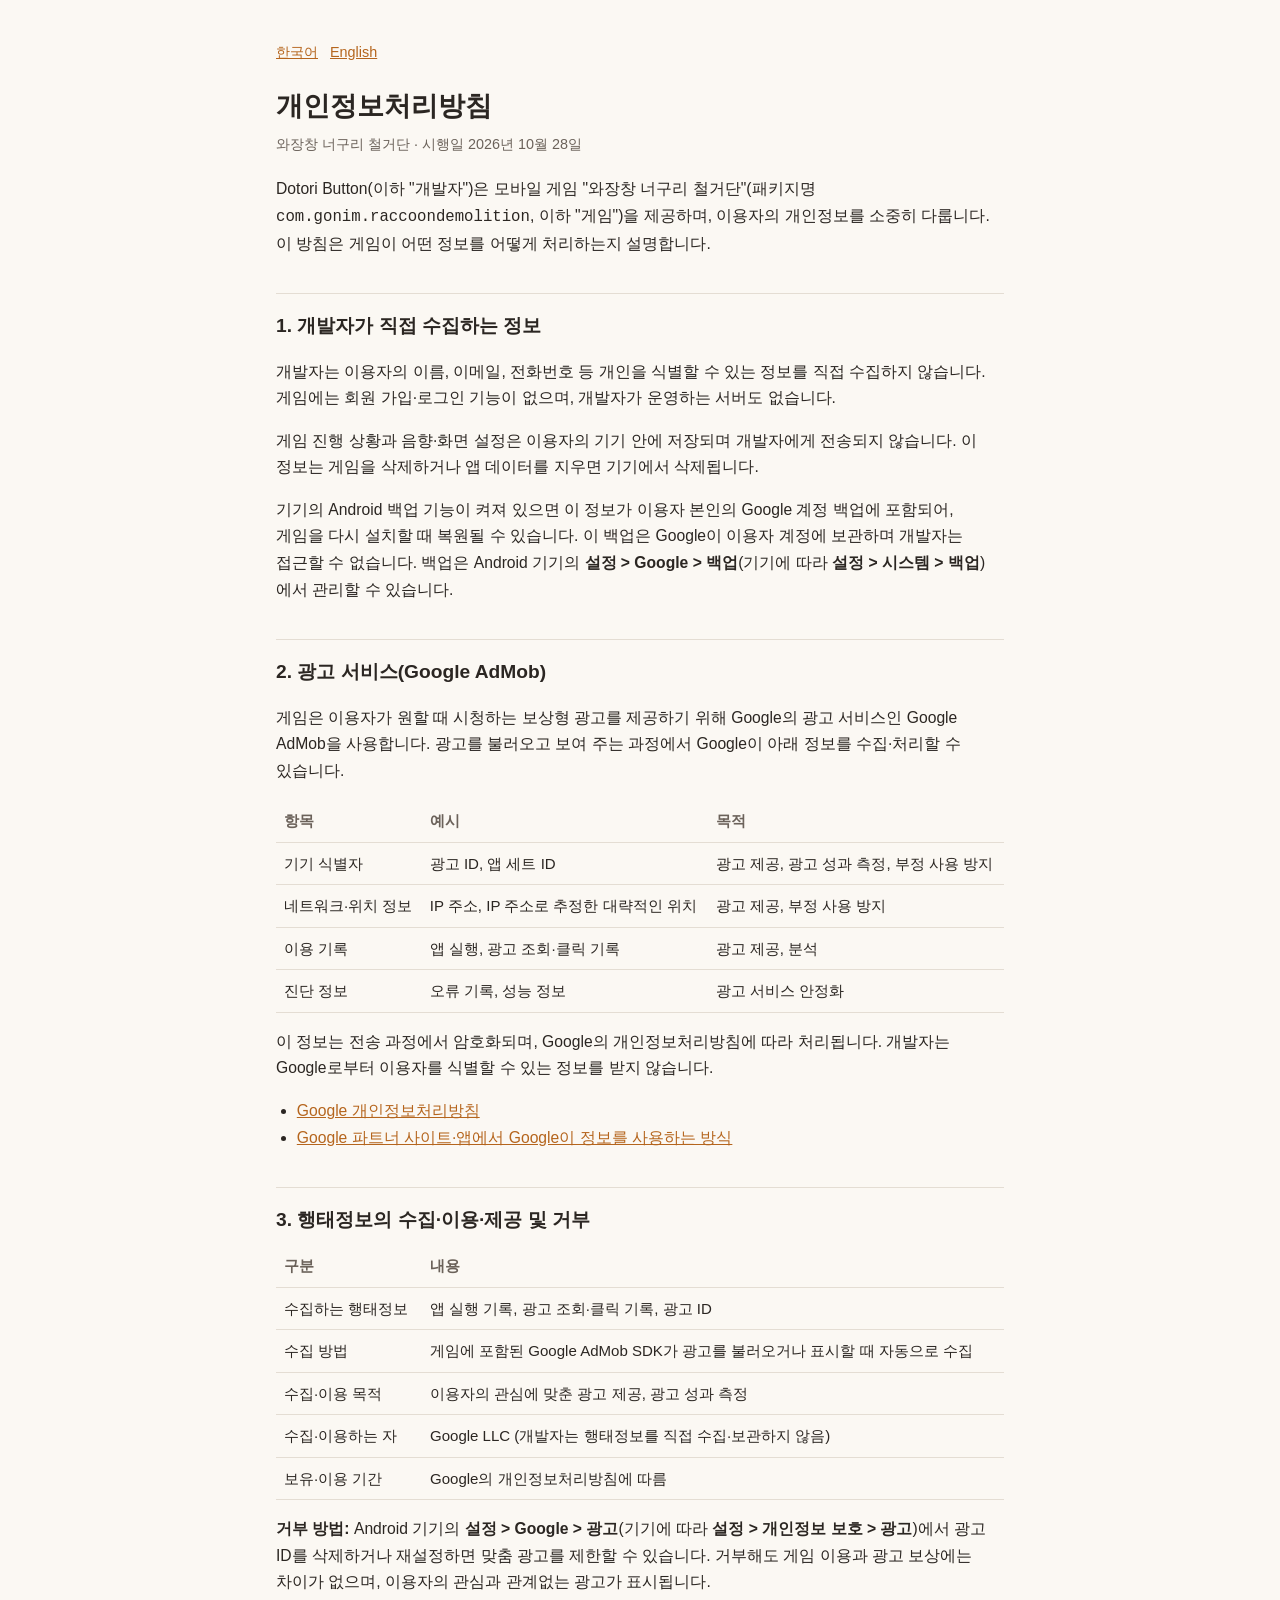
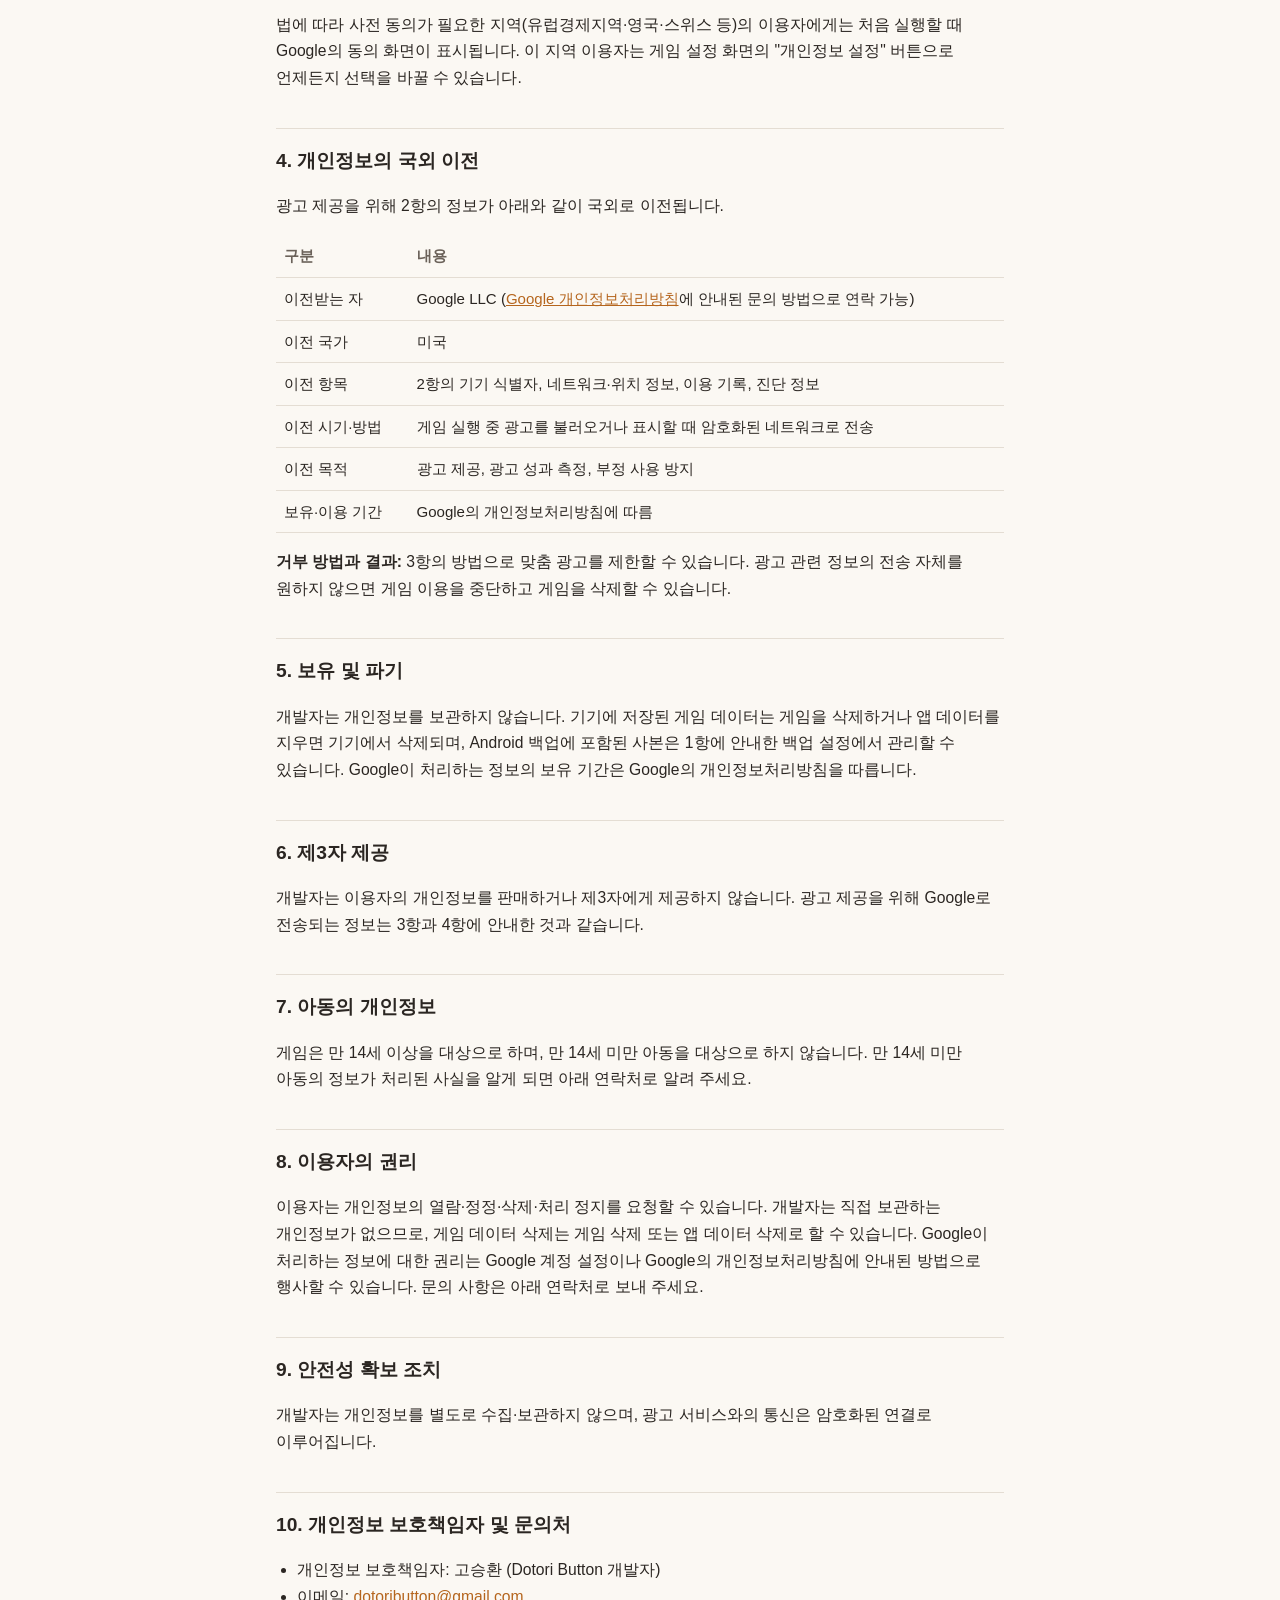
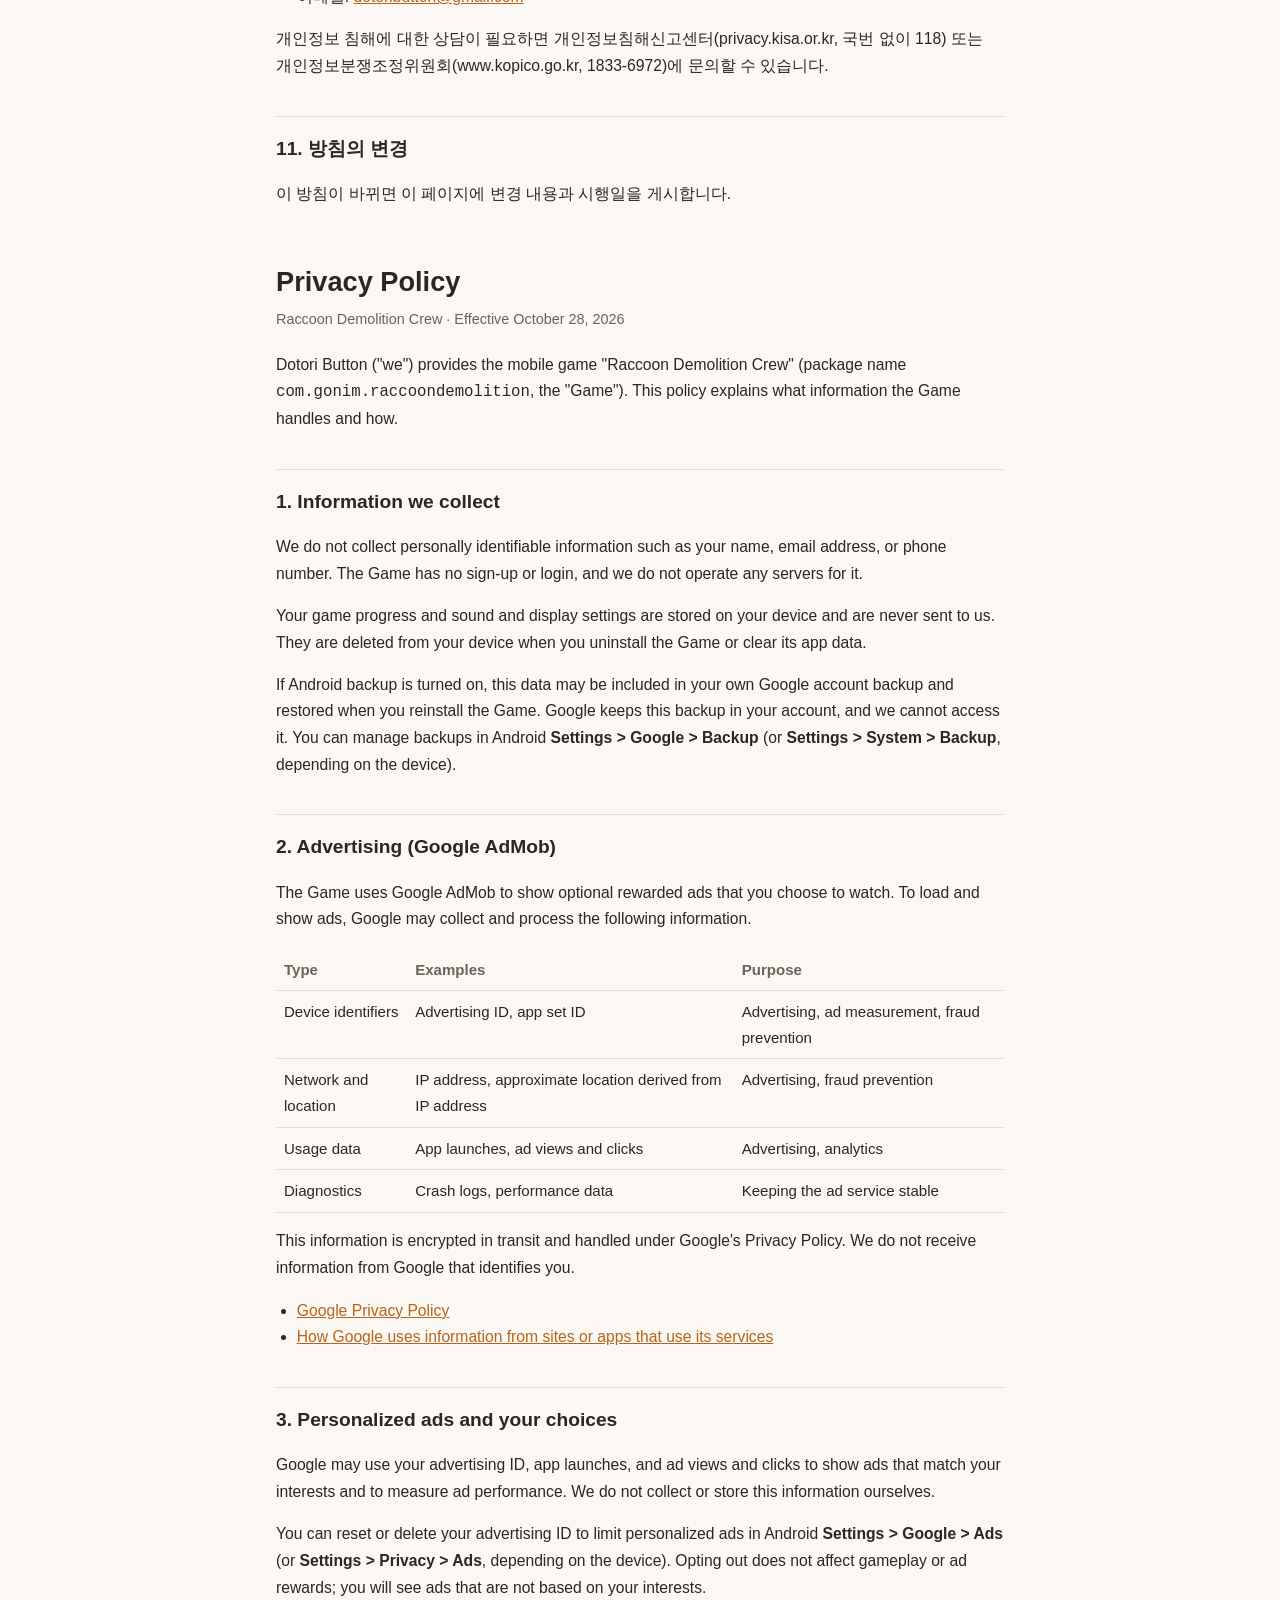
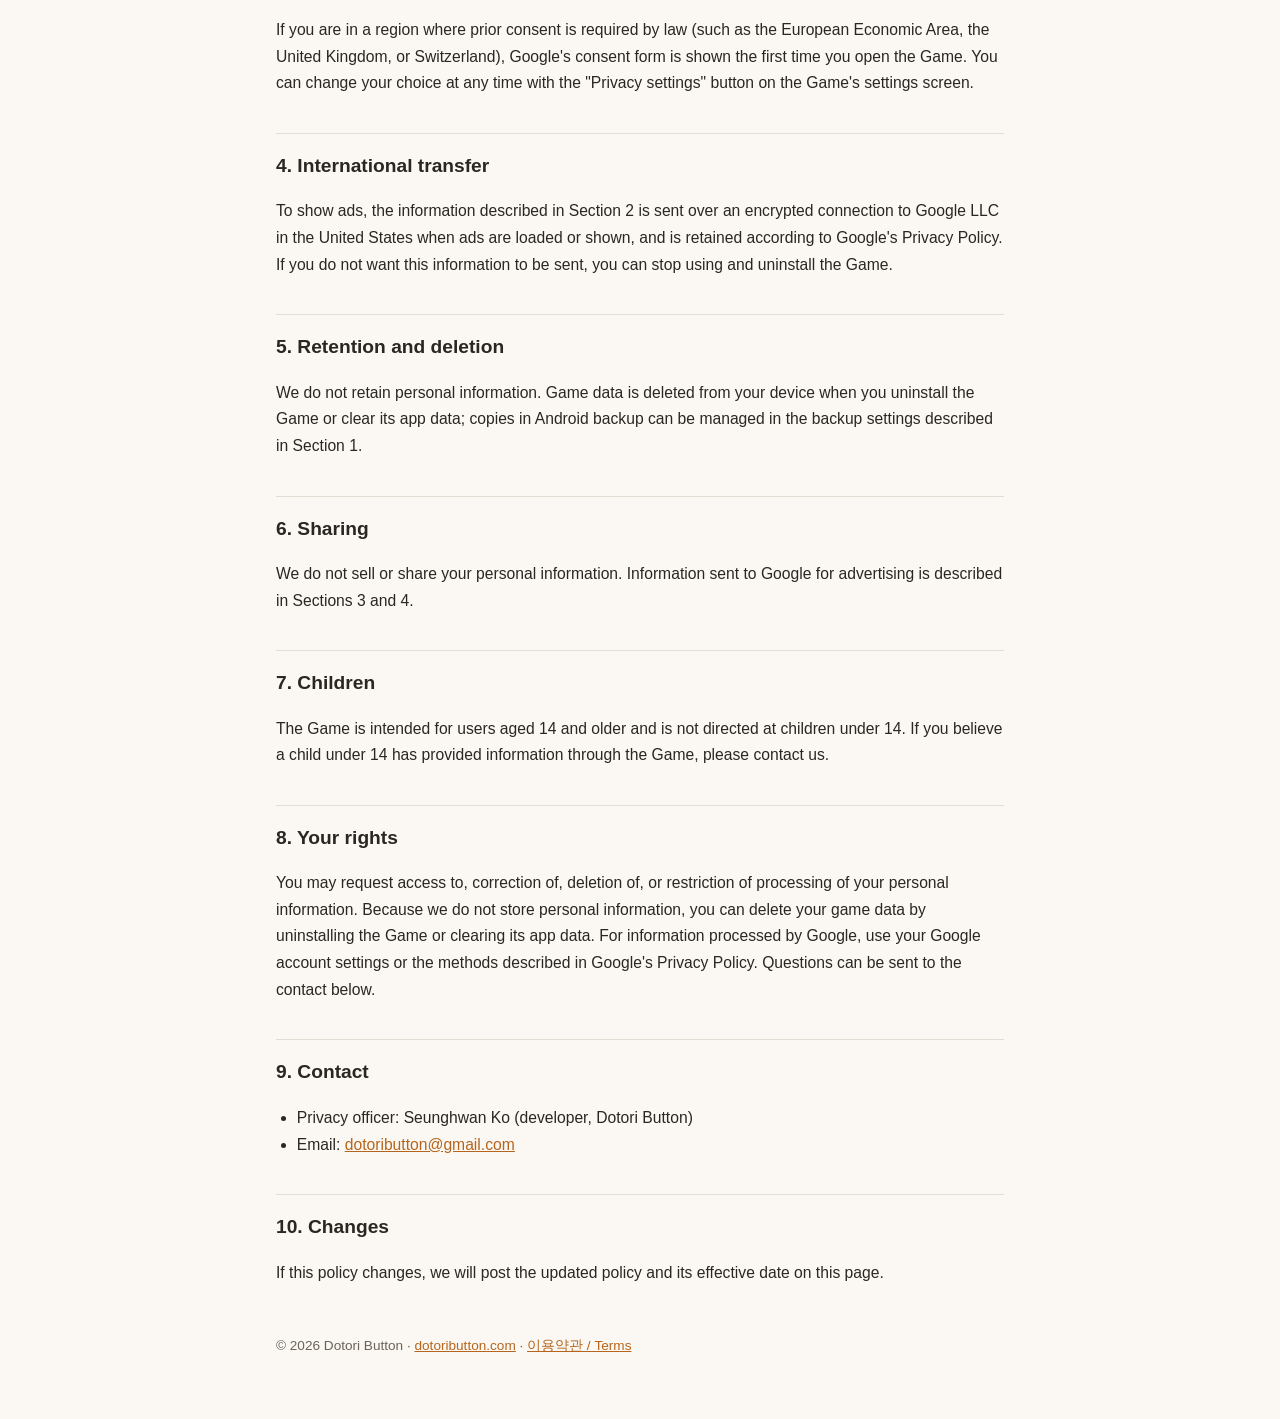
==== privacy/index.html @ 3a0de234 "Add privacy policy, terms of service, and app-ads.txt" ====
<!doctype html>
<html lang="ko">
<head>
<meta charset="utf-8">
<meta name="viewport" content="width=device-width, initial-scale=1">
<title>개인정보처리방침 | Dotori Button</title>
<meta name="description" content="와장창 너구리 철거단(Raccoon Demolition Crew) 개인정보처리방침">
<link rel="stylesheet" href="/style.css">
</head>
<body>
<main>
<p class="lang"><a href="#ko">한국어</a><a href="#en">English</a></p>

<section id="ko" class="lang-section" lang="ko">
<h1>개인정보처리방침</h1>
<p class="meta">와장창 너구리 철거단 · 시행일 2026년 10월 28일</p>

<p>Dotori Button(이하 "개발자")은 모바일 게임 "와장창 너구리 철거단"(패키지명 <code>com.gonim.raccoondemolition</code>, 이하 "게임")을 제공하며, 이용자의 개인정보를 소중히 다룹니다. 이 방침은 게임이 어떤 정보를 어떻게 처리하는지 설명합니다.</p>

<h2>1. 개발자가 직접 수집하는 정보</h2>
<p>개발자는 이용자의 이름, 이메일, 전화번호 등 개인을 식별할 수 있는 정보를 직접 수집하지 않습니다. 게임에는 회원 가입·로그인 기능이 없으며, 개발자가 운영하는 서버도 없습니다.</p>
<p>게임 진행 상황과 음향·화면 설정은 이용자의 기기 안에 저장되며 개발자에게 전송되지 않습니다. 이 정보는 게임을 삭제하거나 앱 데이터를 지우면 기기에서 삭제됩니다.</p>
<p>기기의 Android 백업 기능이 켜져 있으면 이 정보가 이용자 본인의 Google 계정 백업에 포함되어, 게임을 다시 설치할 때 복원될 수 있습니다. 이 백업은 Google이 이용자 계정에 보관하며 개발자는 접근할 수 없습니다. 백업은 Android 기기의 <strong>설정 &gt; Google &gt; 백업</strong>(기기에 따라 <strong>설정 &gt; 시스템 &gt; 백업</strong>)에서 관리할 수 있습니다.</p>

<h2>2. 광고 서비스(Google AdMob)</h2>
<p>게임은 이용자가 원할 때 시청하는 보상형 광고를 제공하기 위해 Google의 광고 서비스인 Google AdMob을 사용합니다. 광고를 불러오고 보여 주는 과정에서 Google이 아래 정보를 수집·처리할 수 있습니다.</p>
<table>
<tr><th>항목</th><th>예시</th><th>목적</th></tr>
<tr><td>기기 식별자</td><td>광고 ID, 앱 세트 ID</td><td>광고 제공, 광고 성과 측정, 부정 사용 방지</td></tr>
<tr><td>네트워크·위치 정보</td><td>IP 주소, IP 주소로 추정한 대략적인 위치</td><td>광고 제공, 부정 사용 방지</td></tr>
<tr><td>이용 기록</td><td>앱 실행, 광고 조회·클릭 기록</td><td>광고 제공, 분석</td></tr>
<tr><td>진단 정보</td><td>오류 기록, 성능 정보</td><td>광고 서비스 안정화</td></tr>
</table>
<p>이 정보는 전송 과정에서 암호화되며, Google의 개인정보처리방침에 따라 처리됩니다. 개발자는 Google로부터 이용자를 식별할 수 있는 정보를 받지 않습니다.</p>
<ul>
<li><a href="https://policies.google.com/privacy?hl=ko">Google 개인정보처리방침</a></li>
<li><a href="https://policies.google.com/technologies/partner-sites?hl=ko">Google 파트너 사이트·앱에서 Google이 정보를 사용하는 방식</a></li>
</ul>

<h2>3. 행태정보의 수집·이용·제공 및 거부</h2>
<table>
<tr><th>구분</th><th>내용</th></tr>
<tr><td>수집하는 행태정보</td><td>앱 실행 기록, 광고 조회·클릭 기록, 광고 ID</td></tr>
<tr><td>수집 방법</td><td>게임에 포함된 Google AdMob SDK가 광고를 불러오거나 표시할 때 자동으로 수집</td></tr>
<tr><td>수집·이용 목적</td><td>이용자의 관심에 맞춘 광고 제공, 광고 성과 측정</td></tr>
<tr><td>수집·이용하는 자</td><td>Google LLC (개발자는 행태정보를 직접 수집·보관하지 않음)</td></tr>
<tr><td>보유·이용 기간</td><td>Google의 개인정보처리방침에 따름</td></tr>
</table>
<p><strong>거부 방법:</strong> Android 기기의 <strong>설정 &gt; Google &gt; 광고</strong>(기기에 따라 <strong>설정 &gt; 개인정보 보호 &gt; 광고</strong>)에서 광고 ID를 삭제하거나 재설정하면 맞춤 광고를 제한할 수 있습니다. 거부해도 게임 이용과 광고 보상에는 차이가 없으며, 이용자의 관심과 관계없는 광고가 표시됩니다.</p>
<p>법에 따라 사전 동의가 필요한 지역(유럽경제지역·영국·스위스 등)의 이용자에게는 처음 실행할 때 Google의 동의 화면이 표시됩니다. 이 지역 이용자는 게임 설정 화면의 "개인정보 설정" 버튼으로 언제든지 선택을 바꿀 수 있습니다.</p>

<h2>4. 개인정보의 국외 이전</h2>
<p>광고 제공을 위해 2항의 정보가 아래와 같이 국외로 이전됩니다.</p>
<table>
<tr><th>구분</th><th>내용</th></tr>
<tr><td>이전받는 자</td><td>Google LLC (<a href="https://policies.google.com/privacy?hl=ko">Google 개인정보처리방침</a>에 안내된 문의 방법으로 연락 가능)</td></tr>
<tr><td>이전 국가</td><td>미국</td></tr>
<tr><td>이전 항목</td><td>2항의 기기 식별자, 네트워크·위치 정보, 이용 기록, 진단 정보</td></tr>
<tr><td>이전 시기·방법</td><td>게임 실행 중 광고를 불러오거나 표시할 때 암호화된 네트워크로 전송</td></tr>
<tr><td>이전 목적</td><td>광고 제공, 광고 성과 측정, 부정 사용 방지</td></tr>
<tr><td>보유·이용 기간</td><td>Google의 개인정보처리방침에 따름</td></tr>
</table>
<p><strong>거부 방법과 결과:</strong> 3항의 방법으로 맞춤 광고를 제한할 수 있습니다. 광고 관련 정보의 전송 자체를 원하지 않으면 게임 이용을 중단하고 게임을 삭제할 수 있습니다.</p>

<h2>5. 보유 및 파기</h2>
<p>개발자는 개인정보를 보관하지 않습니다. 기기에 저장된 게임 데이터는 게임을 삭제하거나 앱 데이터를 지우면 기기에서 삭제되며, Android 백업에 포함된 사본은 1항에 안내한 백업 설정에서 관리할 수 있습니다. Google이 처리하는 정보의 보유 기간은 Google의 개인정보처리방침을 따릅니다.</p>

<h2>6. 제3자 제공</h2>
<p>개발자는 이용자의 개인정보를 판매하거나 제3자에게 제공하지 않습니다. 광고 제공을 위해 Google로 전송되는 정보는 3항과 4항에 안내한 것과 같습니다.</p>

<h2>7. 아동의 개인정보</h2>
<p>게임은 만 14세 이상을 대상으로 하며, 만 14세 미만 아동을 대상으로 하지 않습니다. 만 14세 미만 아동의 정보가 처리된 사실을 알게 되면 아래 연락처로 알려 주세요.</p>

<h2>8. 이용자의 권리</h2>
<p>이용자는 개인정보의 열람·정정·삭제·처리 정지를 요청할 수 있습니다. 개발자는 직접 보관하는 개인정보가 없으므로, 게임 데이터 삭제는 게임 삭제 또는 앱 데이터 삭제로 할 수 있습니다. Google이 처리하는 정보에 대한 권리는 Google 계정 설정이나 Google의 개인정보처리방침에 안내된 방법으로 행사할 수 있습니다. 문의 사항은 아래 연락처로 보내 주세요.</p>

<h2>9. 안전성 확보 조치</h2>
<p>개발자는 개인정보를 별도로 수집·보관하지 않으며, 광고 서비스와의 통신은 암호화된 연결로 이루어집니다.</p>

<h2>10. 개인정보 보호책임자 및 문의처</h2>
<ul>
<li>개인정보 보호책임자: 고승환 (Dotori Button 개발자)</li>
<li>이메일: <a href="mailto:dotoributton@gmail.com">dotoributton@gmail.com</a></li>
</ul>
<p>개인정보 침해에 대한 상담이 필요하면 개인정보침해신고센터(privacy.kisa.or.kr, 국번 없이 118) 또는 개인정보분쟁조정위원회(www.kopico.go.kr, 1833-6972)에 문의할 수 있습니다.</p>

<h2>11. 방침의 변경</h2>
<p>이 방침이 바뀌면 이 페이지에 변경 내용과 시행일을 게시합니다.</p>
</section>

<section id="en" class="lang-section" lang="en">
<h1>Privacy Policy</h1>
<p class="meta">Raccoon Demolition Crew · Effective October 28, 2026</p>

<p>Dotori Button ("we") provides the mobile game "Raccoon Demolition Crew" (package name <code>com.gonim.raccoondemolition</code>, the "Game"). This policy explains what information the Game handles and how.</p>

<h2>1. Information we collect</h2>
<p>We do not collect personally identifiable information such as your name, email address, or phone number. The Game has no sign-up or login, and we do not operate any servers for it.</p>
<p>Your game progress and sound and display settings are stored on your device and are never sent to us. They are deleted from your device when you uninstall the Game or clear its app data.</p>
<p>If Android backup is turned on, this data may be included in your own Google account backup and restored when you reinstall the Game. Google keeps this backup in your account, and we cannot access it. You can manage backups in Android <strong>Settings &gt; Google &gt; Backup</strong> (or <strong>Settings &gt; System &gt; Backup</strong>, depending on the device).</p>

<h2>2. Advertising (Google AdMob)</h2>
<p>The Game uses Google AdMob to show optional rewarded ads that you choose to watch. To load and show ads, Google may collect and process the following information.</p>
<table>
<tr><th>Type</th><th>Examples</th><th>Purpose</th></tr>
<tr><td>Device identifiers</td><td>Advertising ID, app set ID</td><td>Advertising, ad measurement, fraud prevention</td></tr>
<tr><td>Network and location</td><td>IP address, approximate location derived from IP address</td><td>Advertising, fraud prevention</td></tr>
<tr><td>Usage data</td><td>App launches, ad views and clicks</td><td>Advertising, analytics</td></tr>
<tr><td>Diagnostics</td><td>Crash logs, performance data</td><td>Keeping the ad service stable</td></tr>
</table>
<p>This information is encrypted in transit and handled under Google's Privacy Policy. We do not receive information from Google that identifies you.</p>
<ul>
<li><a href="https://policies.google.com/privacy?hl=en">Google Privacy Policy</a></li>
<li><a href="https://policies.google.com/technologies/partner-sites?hl=en">How Google uses information from sites or apps that use its services</a></li>
</ul>

<h2>3. Personalized ads and your choices</h2>
<p>Google may use your advertising ID, app launches, and ad views and clicks to show ads that match your interests and to measure ad performance. We do not collect or store this information ourselves.</p>
<p>You can reset or delete your advertising ID to limit personalized ads in Android <strong>Settings &gt; Google &gt; Ads</strong> (or <strong>Settings &gt; Privacy &gt; Ads</strong>, depending on the device). Opting out does not affect gameplay or ad rewards; you will see ads that are not based on your interests.</p>
<p>If you are in a region where prior consent is required by law (such as the European Economic Area, the United Kingdom, or Switzerland), Google's consent form is shown the first time you open the Game. You can change your choice at any time with the "Privacy settings" button on the Game's settings screen.</p>

<h2>4. International transfer</h2>
<p>To show ads, the information described in Section 2 is sent over an encrypted connection to Google LLC in the United States when ads are loaded or shown, and is retained according to Google's Privacy Policy. If you do not want this information to be sent, you can stop using and uninstall the Game.</p>

<h2>5. Retention and deletion</h2>
<p>We do not retain personal information. Game data is deleted from your device when you uninstall the Game or clear its app data; copies in Android backup can be managed in the backup settings described in Section 1.</p>

<h2>6. Sharing</h2>
<p>We do not sell or share your personal information. Information sent to Google for advertising is described in Sections 3 and 4.</p>

<h2>7. Children</h2>
<p>The Game is intended for users aged 14 and older and is not directed at children under 14. If you believe a child under 14 has provided information through the Game, please contact us.</p>

<h2>8. Your rights</h2>
<p>You may request access to, correction of, deletion of, or restriction of processing of your personal information. Because we do not store personal information, you can delete your game data by uninstalling the Game or clearing its app data. For information processed by Google, use your Google account settings or the methods described in Google's Privacy Policy. Questions can be sent to the contact below.</p>

<h2>9. Contact</h2>
<ul>
<li>Privacy officer: Seunghwan Ko (developer, Dotori Button)</li>
<li>Email: <a href="mailto:dotoributton@gmail.com">dotoributton@gmail.com</a></li>
</ul>

<h2>10. Changes</h2>
<p>If this policy changes, we will post the updated policy and its effective date on this page.</p>
</section>

<footer>© 2026 Dotori Button · <a href="/">dotoributton.com</a> · <a href="/terms/">이용약관 / Terms</a></footer>
</main>
</body>
</html>
---- style.css ----
:root {
  --bg: #fbf8f3;
  --text: #2b2622;
  --muted: #6b625a;
  --line: #e4ddd3;
  --accent: #b5651d;
}

@media (prefers-color-scheme: dark) {
  :root {
    --bg: #1d1b19;
    --text: #ece6de;
    --muted: #a99f94;
    --line: #3a3530;
    --accent: #e09a52;
  }
}

* { box-sizing: border-box; }

body {
  margin: 0;
  background: var(--bg);
  color: var(--text);
  font-family: -apple-system, BlinkMacSystemFont, "Segoe UI", "Apple SD Gothic Neo", "Malgun Gothic", "Noto Sans KR", sans-serif;
  line-height: 1.7;
  word-break: keep-all;
  overflow-wrap: anywhere;
}

main {
  max-width: 760px;
  margin: 0 auto;
  padding: 40px 16px 64px;
}

h1 { font-size: 1.7rem; line-height: 1.3; margin: 0 0 8px; }
h2 { font-size: 1.2rem; margin: 36px 0 8px; padding-top: 16px; border-top: 1px solid var(--line); }
h3 { font-size: 1.02rem; margin: 20px 0 4px; }
p, li { font-size: 0.98rem; }
ul { padding-left: 1.3em; }
a { color: var(--accent); }

.meta { color: var(--muted); font-size: 0.9rem; margin: 0 0 20px; }
.lang { margin: 0 0 8px; font-size: 0.9rem; }
.lang a { margin-right: 12px; }
.lang-section { margin-top: 56px; }
.lang-section:first-of-type { margin-top: 24px; }

table { width: 100%; border-collapse: collapse; margin: 8px 0; font-size: 0.94rem; }
th, td { text-align: left; vertical-align: top; padding: 8px; border-bottom: 1px solid var(--line); }
th { color: var(--muted); font-weight: 600; }

.links { list-style: none; padding: 0; }
.links li { margin: 6px 0; }

footer { margin-top: 48px; color: var(--muted); font-size: 0.85rem; }
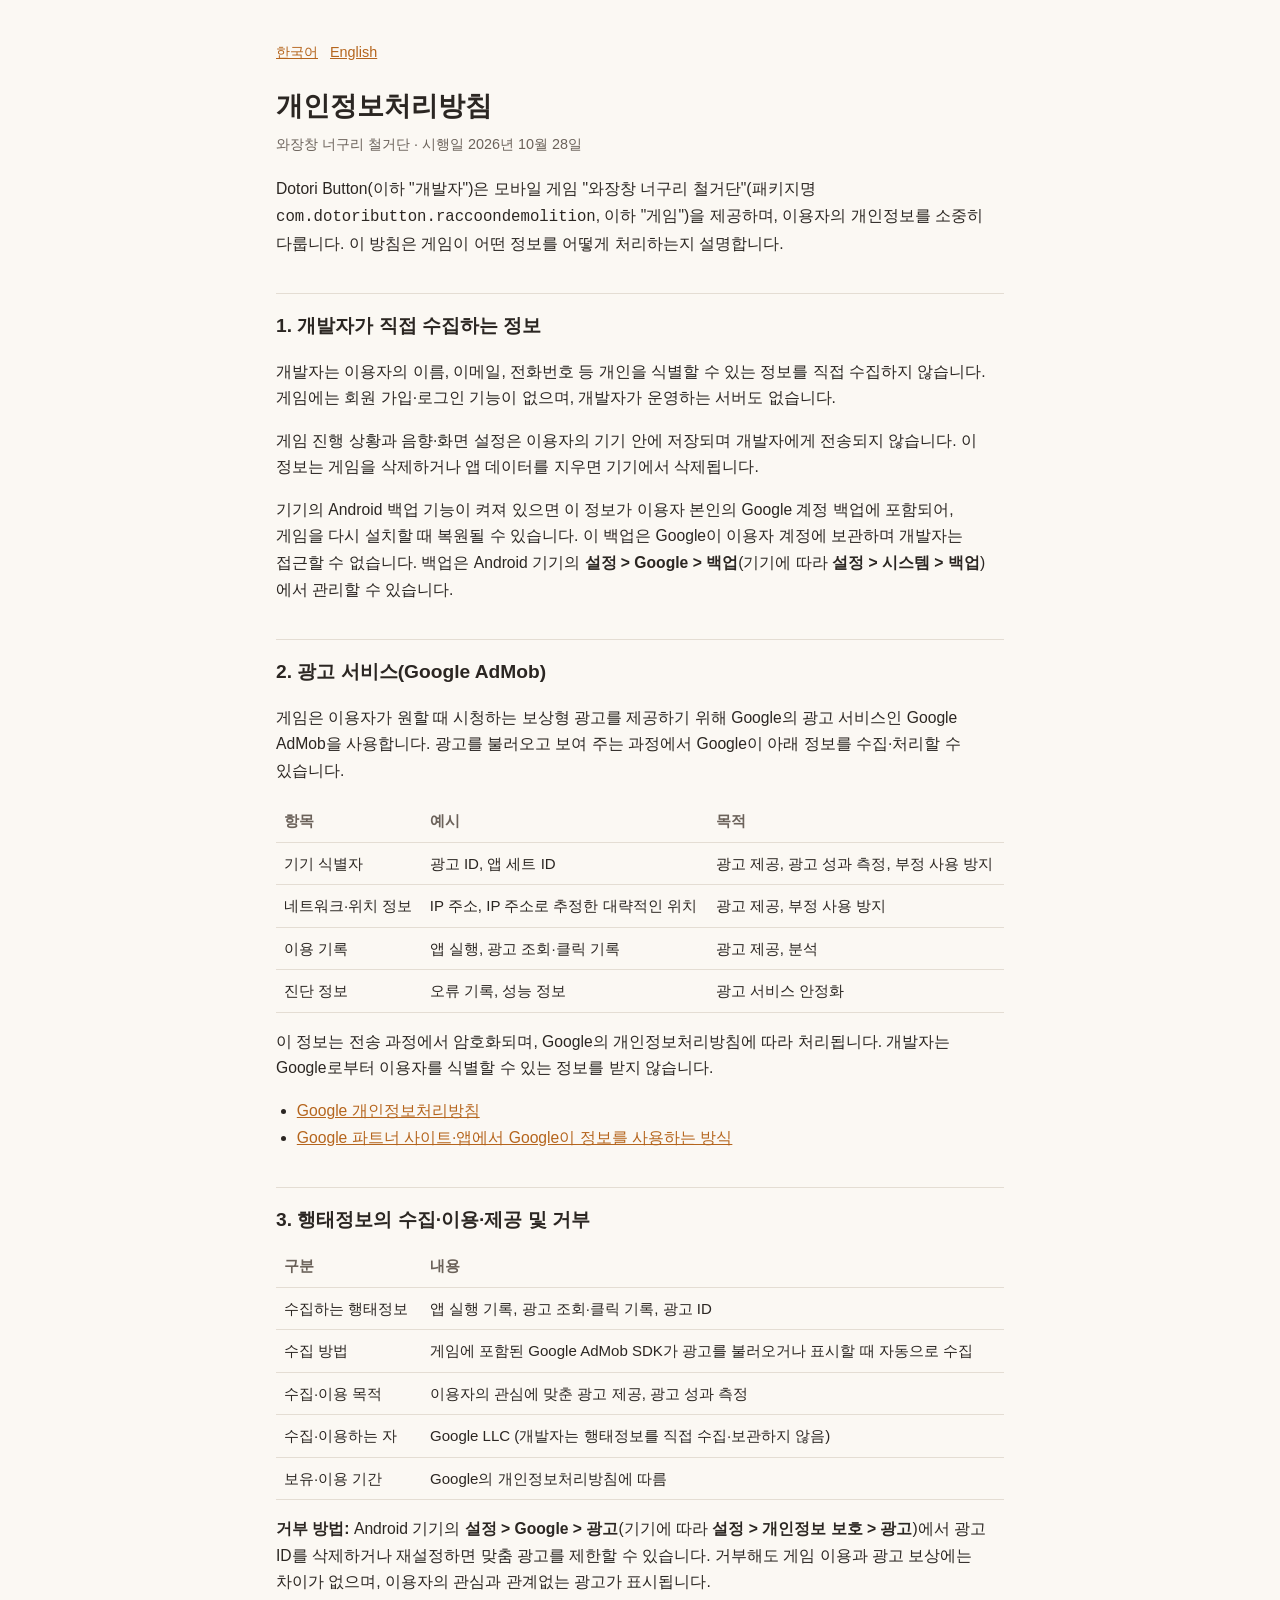
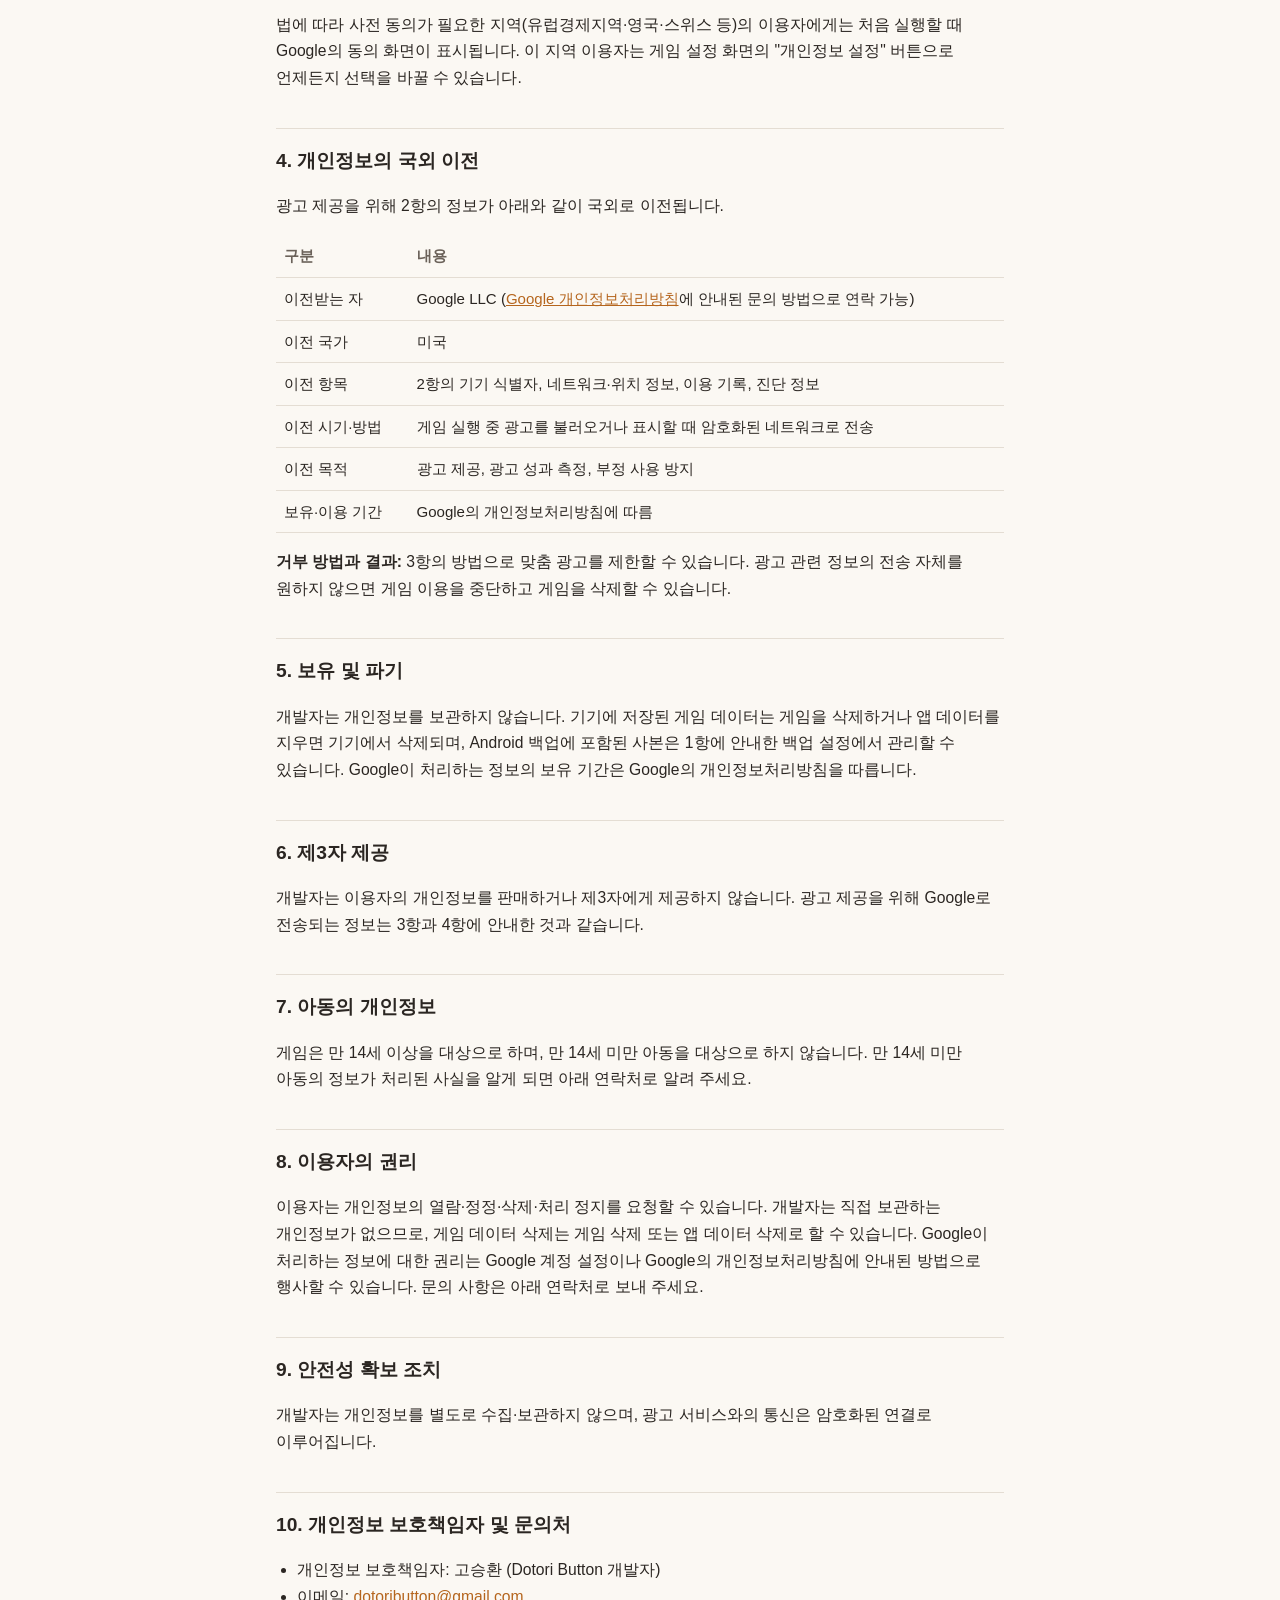
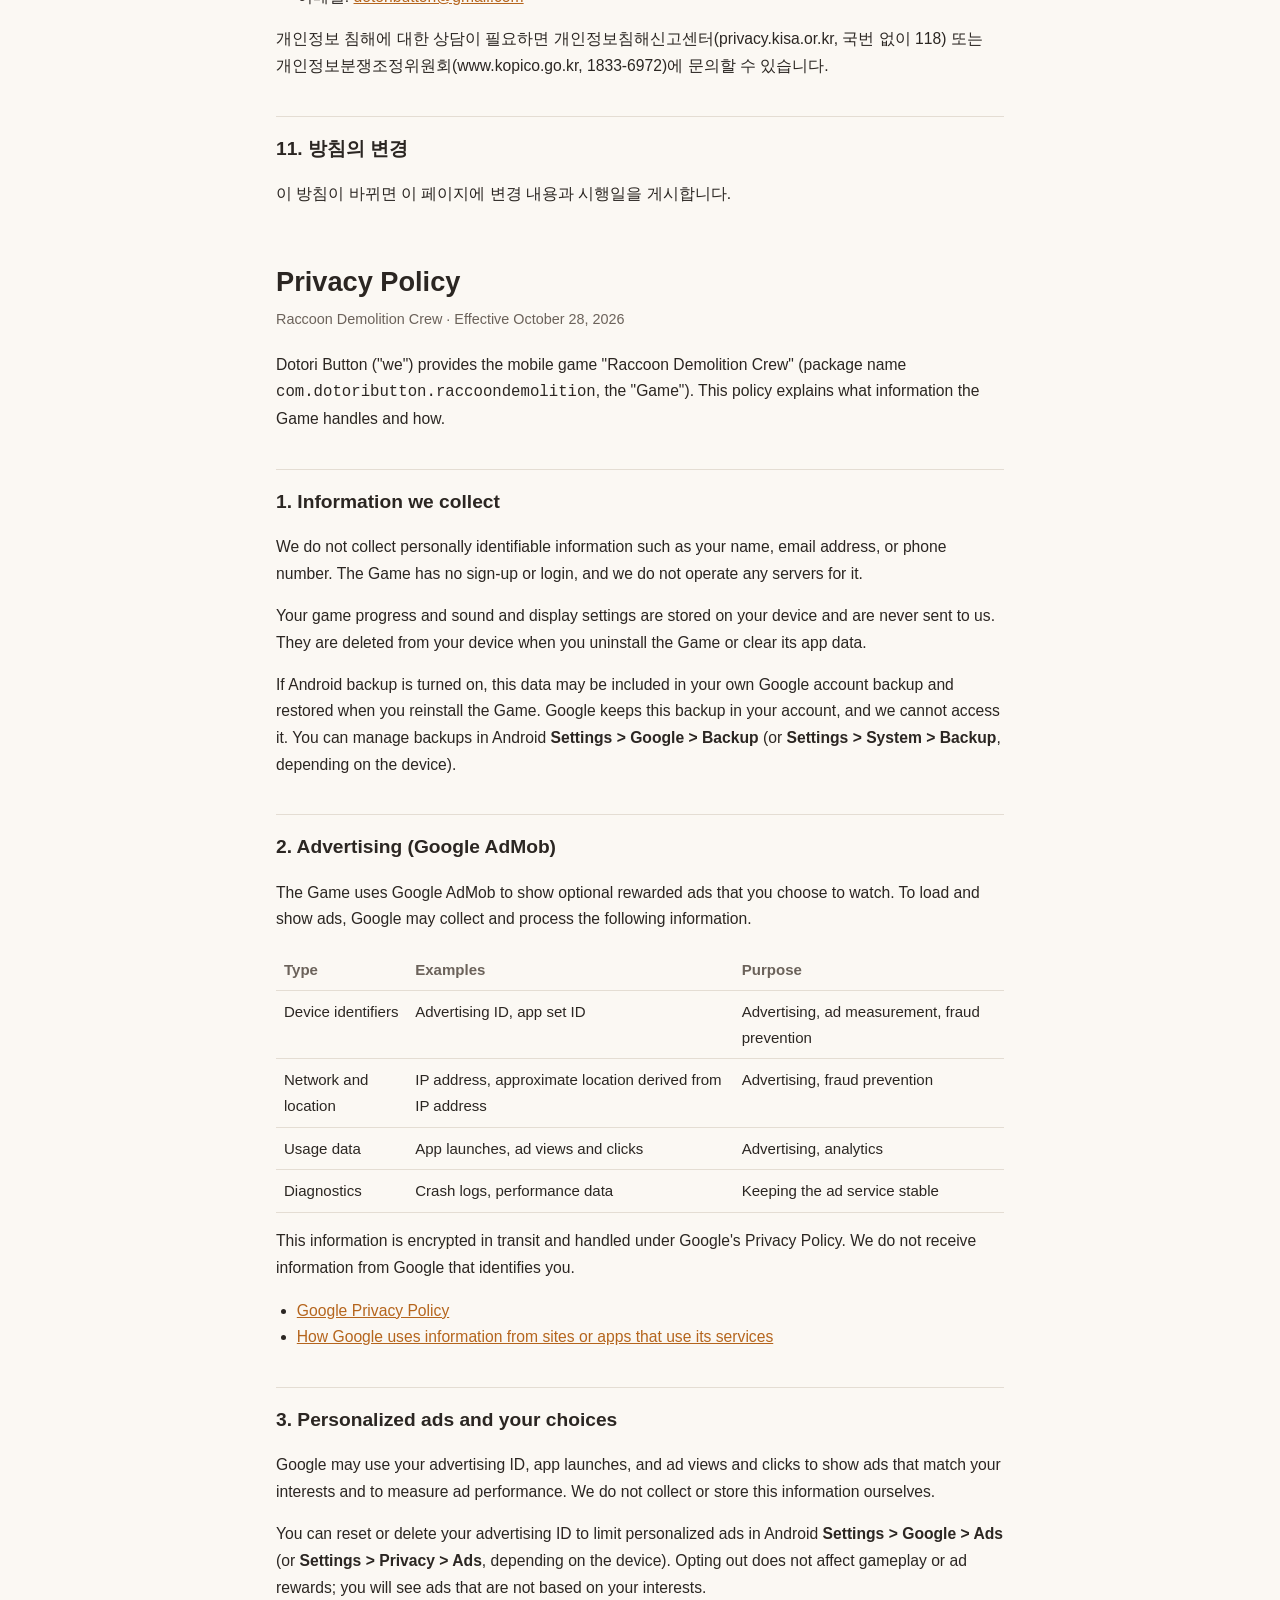
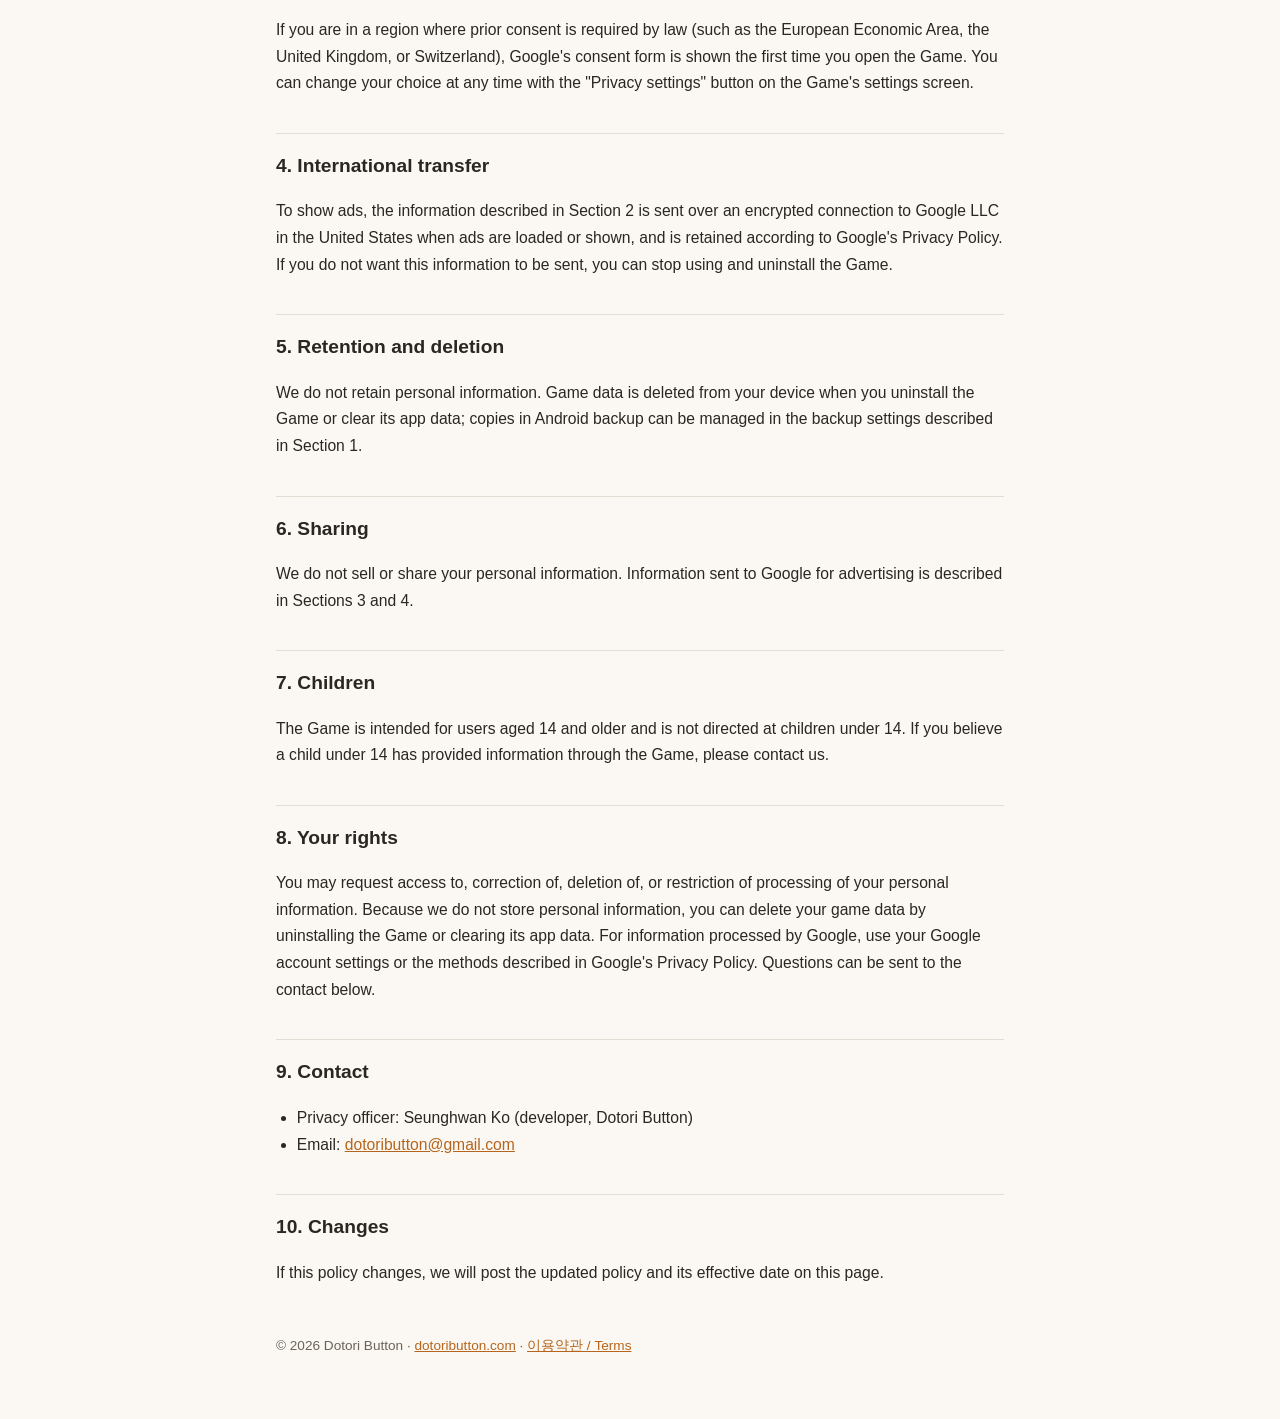
==== commit ffffe8bb: "Update package name to com.dotoributton.raccoondemolition" ====
--- a/privacy/index.html
+++ b/privacy/index.html
@@ -15,7 +15,7 @@
 <h1>개인정보처리방침</h1>
 <p class="meta">와장창 너구리 철거단 · 시행일 2026년 10월 28일</p>
 
-<p>Dotori Button(이하 "개발자")은 모바일 게임 "와장창 너구리 철거단"(패키지명 <code>com.gonim.raccoondemolition</code>, 이하 "게임")을 제공하며, 이용자의 개인정보를 소중히 다룹니다. 이 방침은 게임이 어떤 정보를 어떻게 처리하는지 설명합니다.</p>
+<p>Dotori Button(이하 "개발자")은 모바일 게임 "와장창 너구리 철거단"(패키지명 <code>com.dotoributton.raccoondemolition</code>, 이하 "게임")을 제공하며, 이용자의 개인정보를 소중히 다룹니다. 이 방침은 게임이 어떤 정보를 어떻게 처리하는지 설명합니다.</p>
 
 <h2>1. 개발자가 직접 수집하는 정보</h2>
 <p>개발자는 이용자의 이름, 이메일, 전화번호 등 개인을 식별할 수 있는 정보를 직접 수집하지 않습니다. 게임에는 회원 가입·로그인 기능이 없으며, 개발자가 운영하는 서버도 없습니다.</p>
@@ -92,7 +92,7 @@
 <h1>Privacy Policy</h1>
 <p class="meta">Raccoon Demolition Crew · Effective October 28, 2026</p>
 
-<p>Dotori Button ("we") provides the mobile game "Raccoon Demolition Crew" (package name <code>com.gonim.raccoondemolition</code>, the "Game"). This policy explains what information the Game handles and how.</p>
+<p>Dotori Button ("we") provides the mobile game "Raccoon Demolition Crew" (package name <code>com.dotoributton.raccoondemolition</code>, the "Game"). This policy explains what information the Game handles and how.</p>
 
 <h2>1. Information we collect</h2>
 <p>We do not collect personally identifiable information such as your name, email address, or phone number. The Game has no sign-up or login, and we do not operate any servers for it.</p>
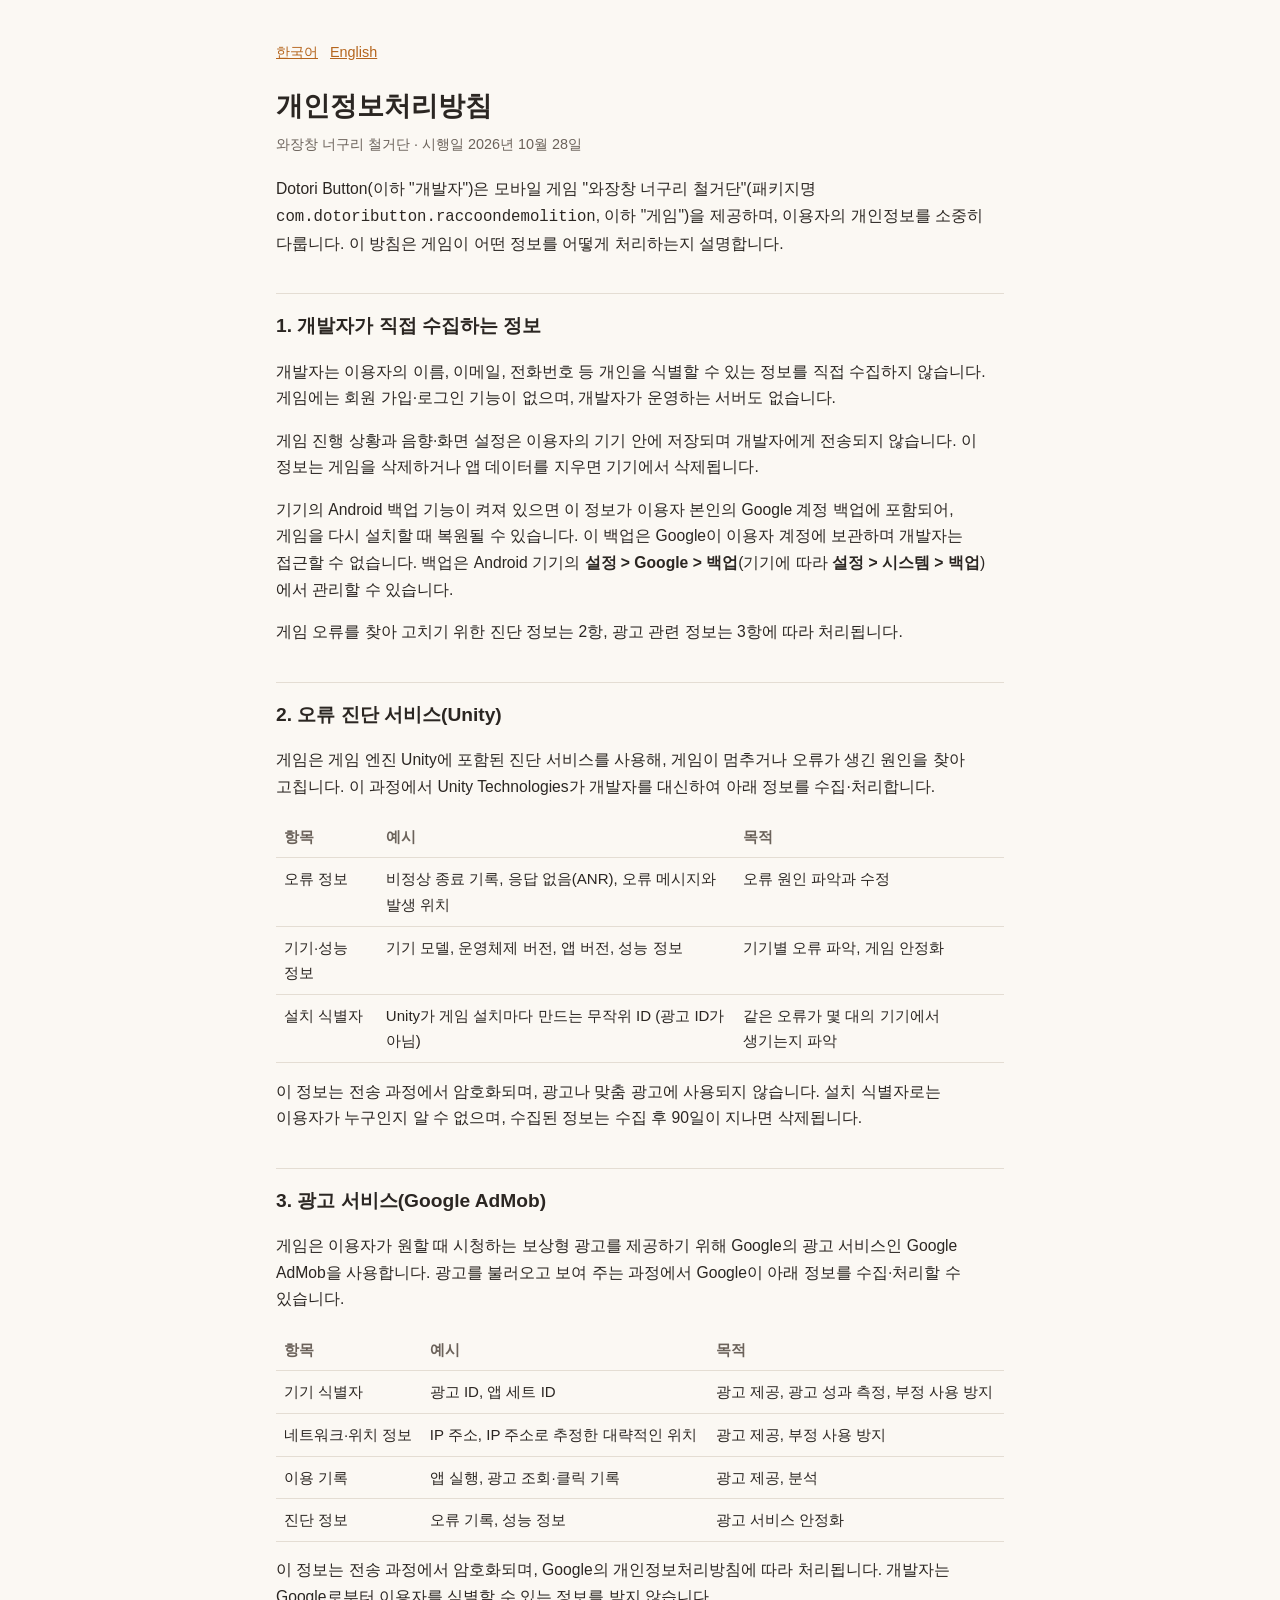
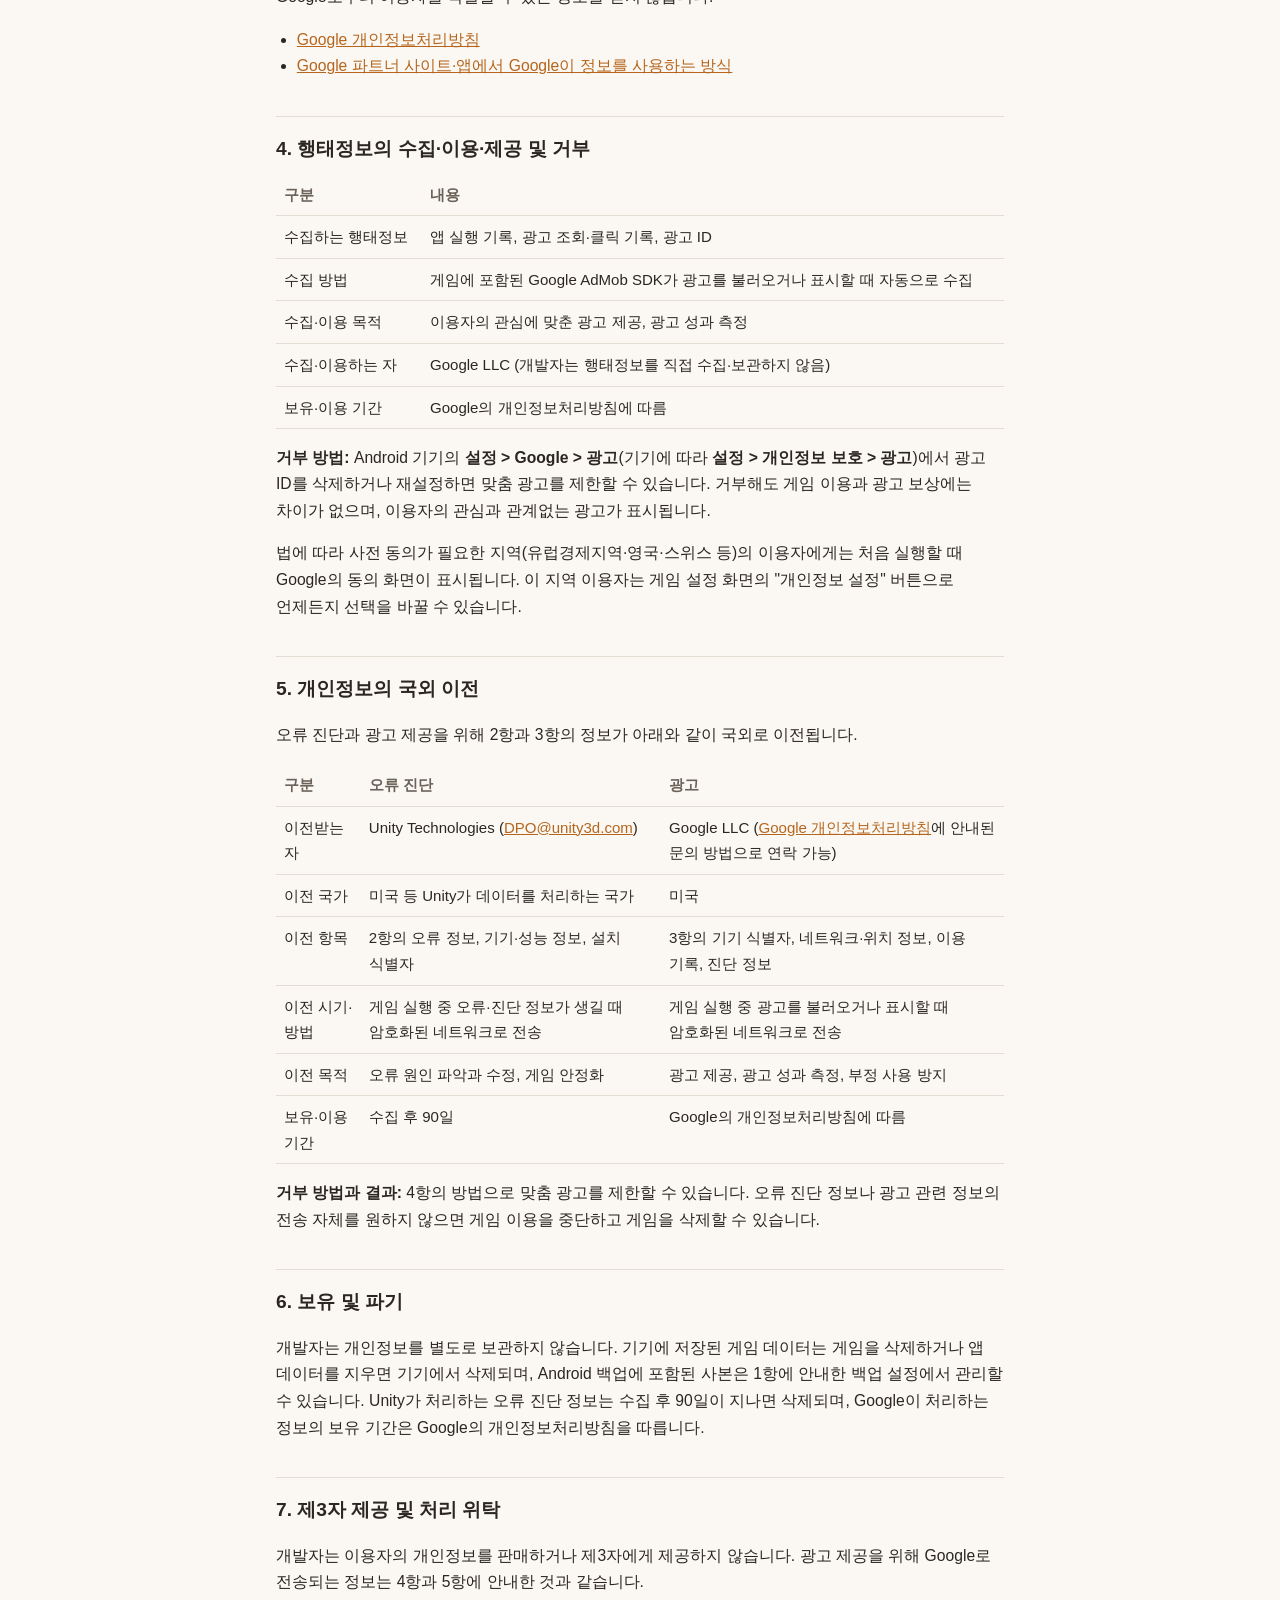
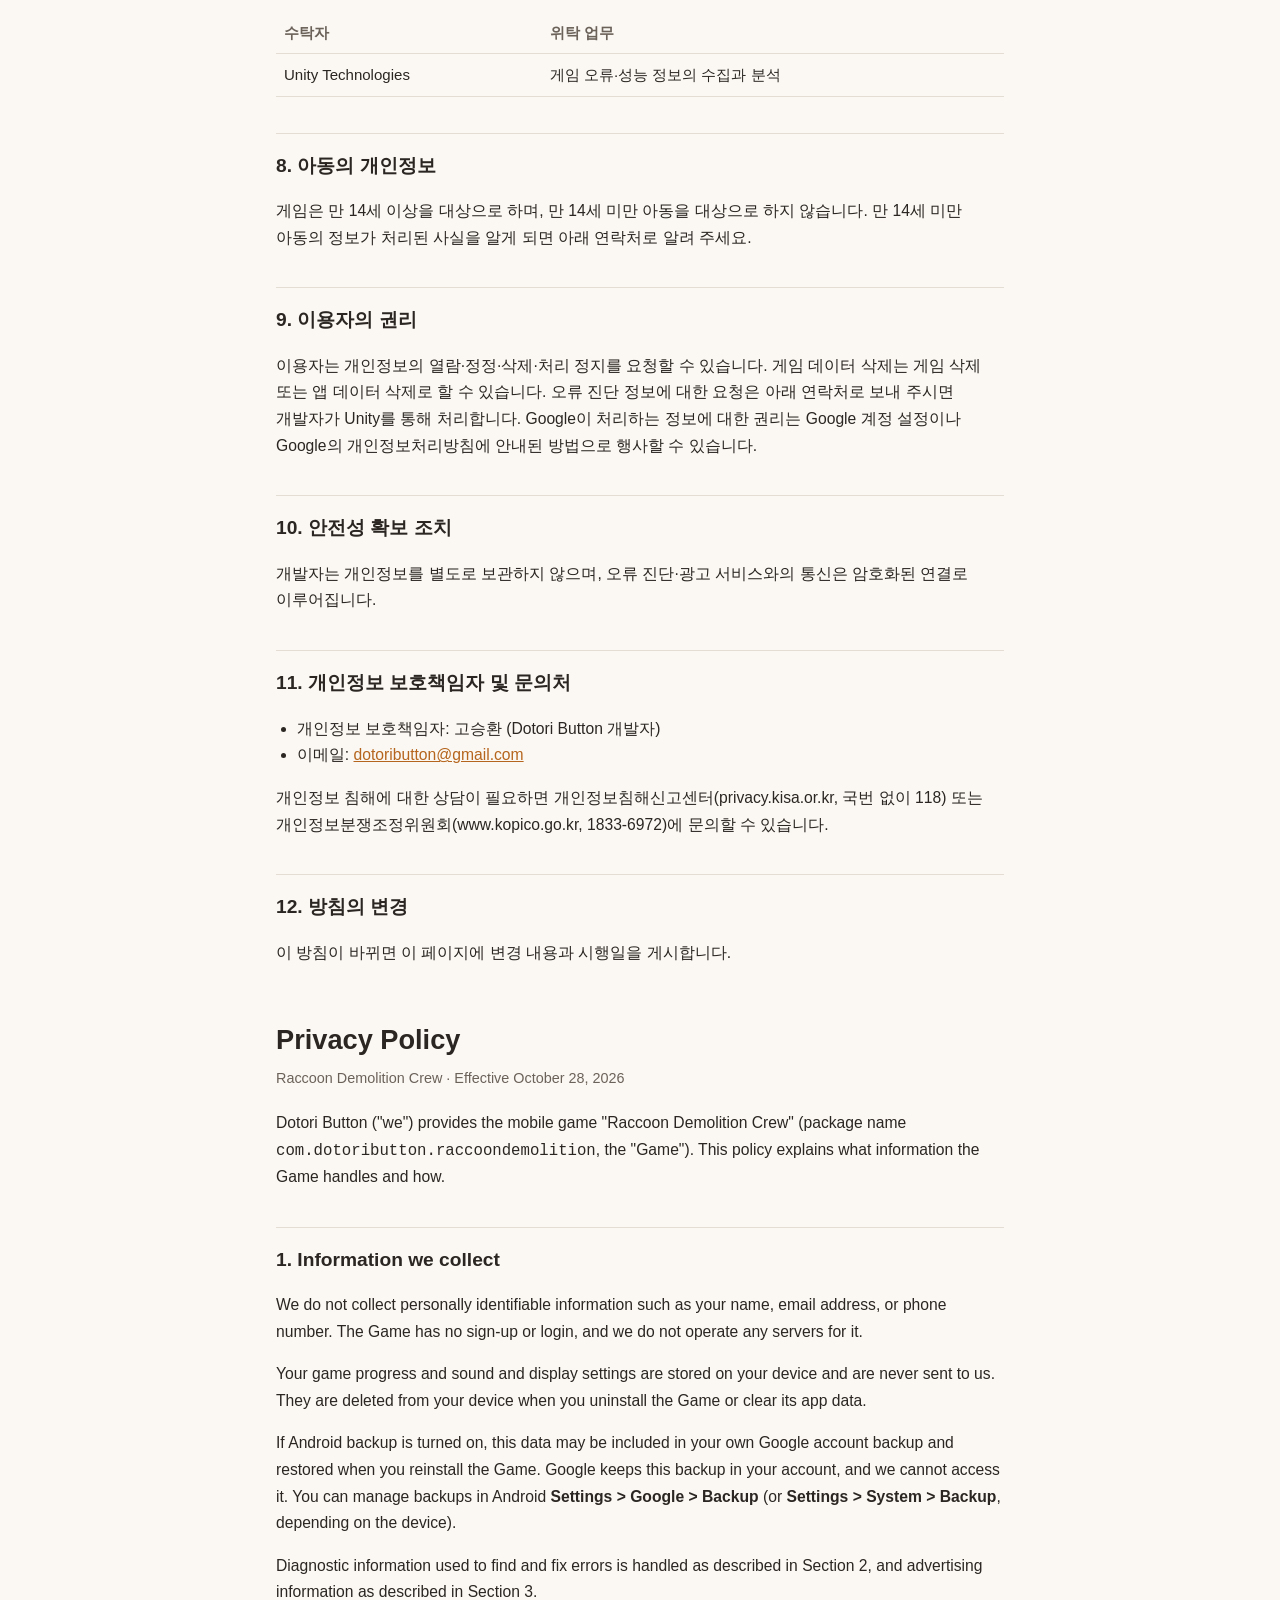
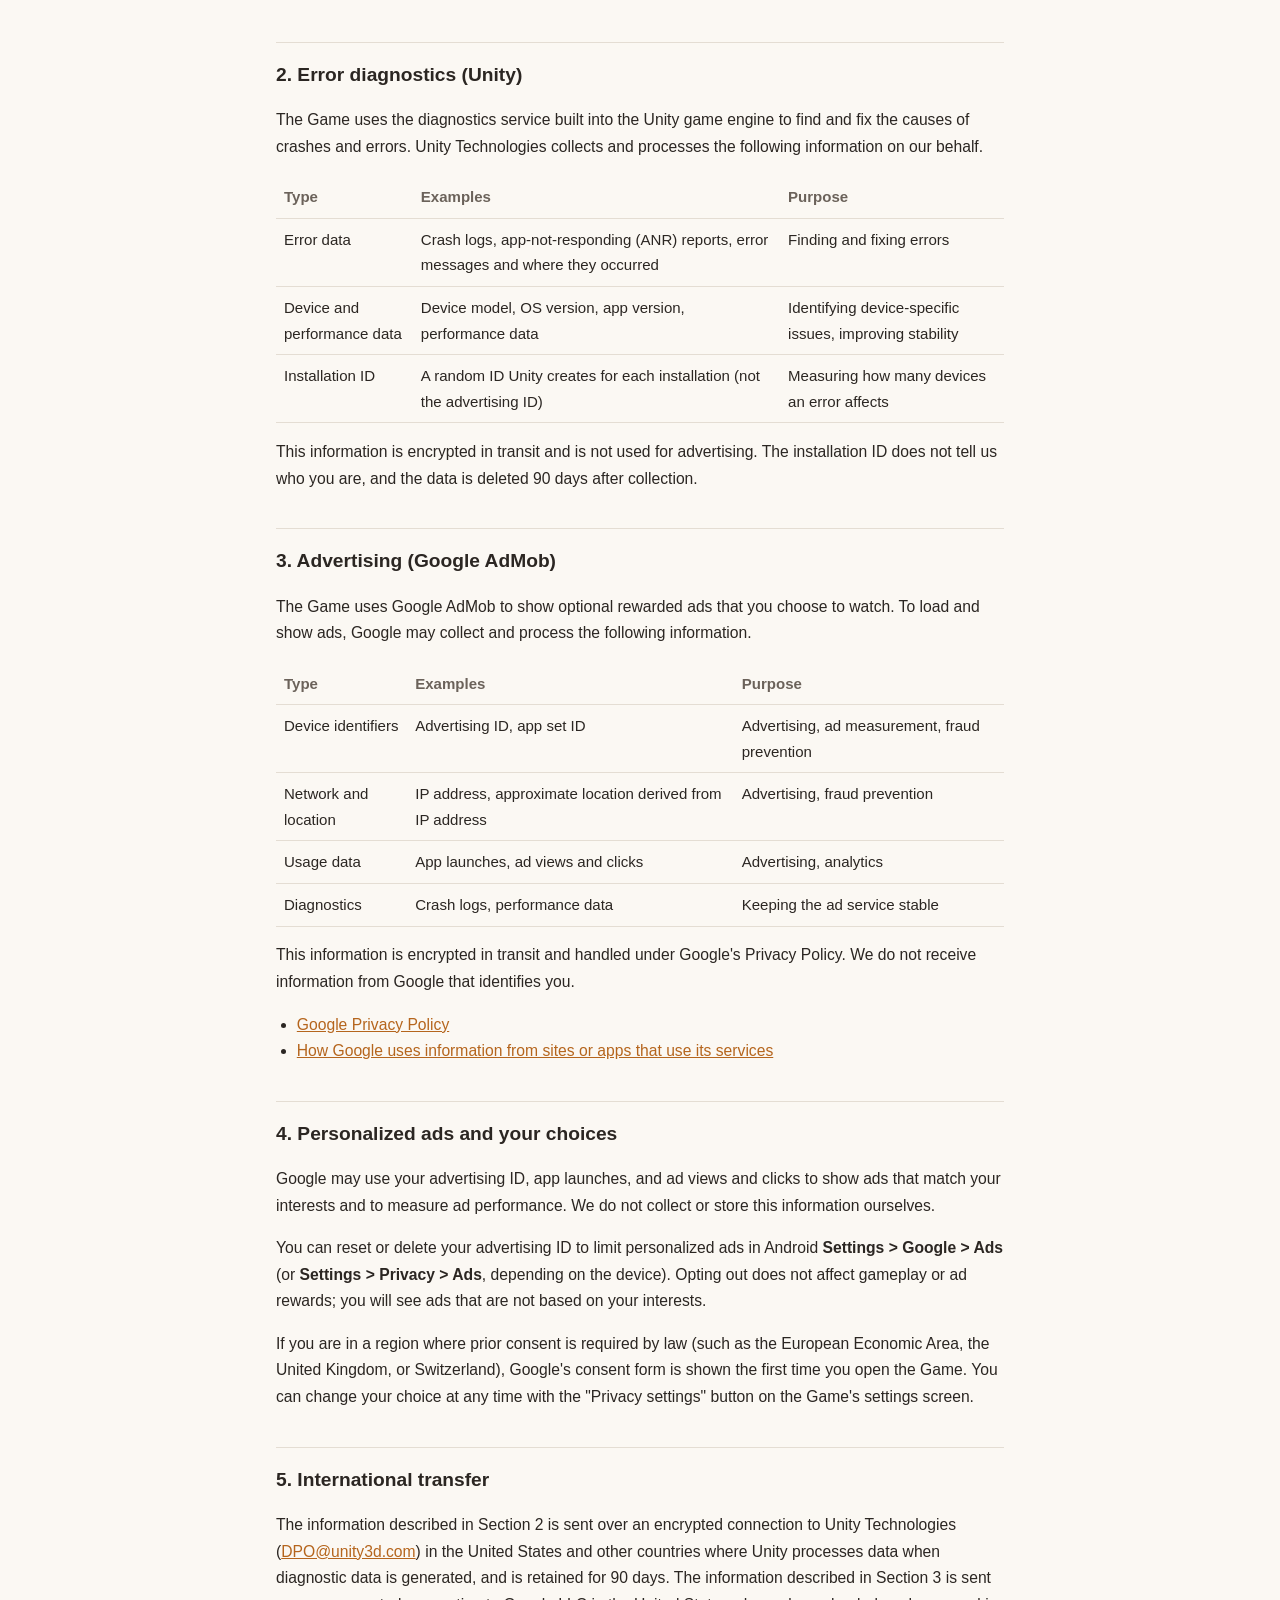
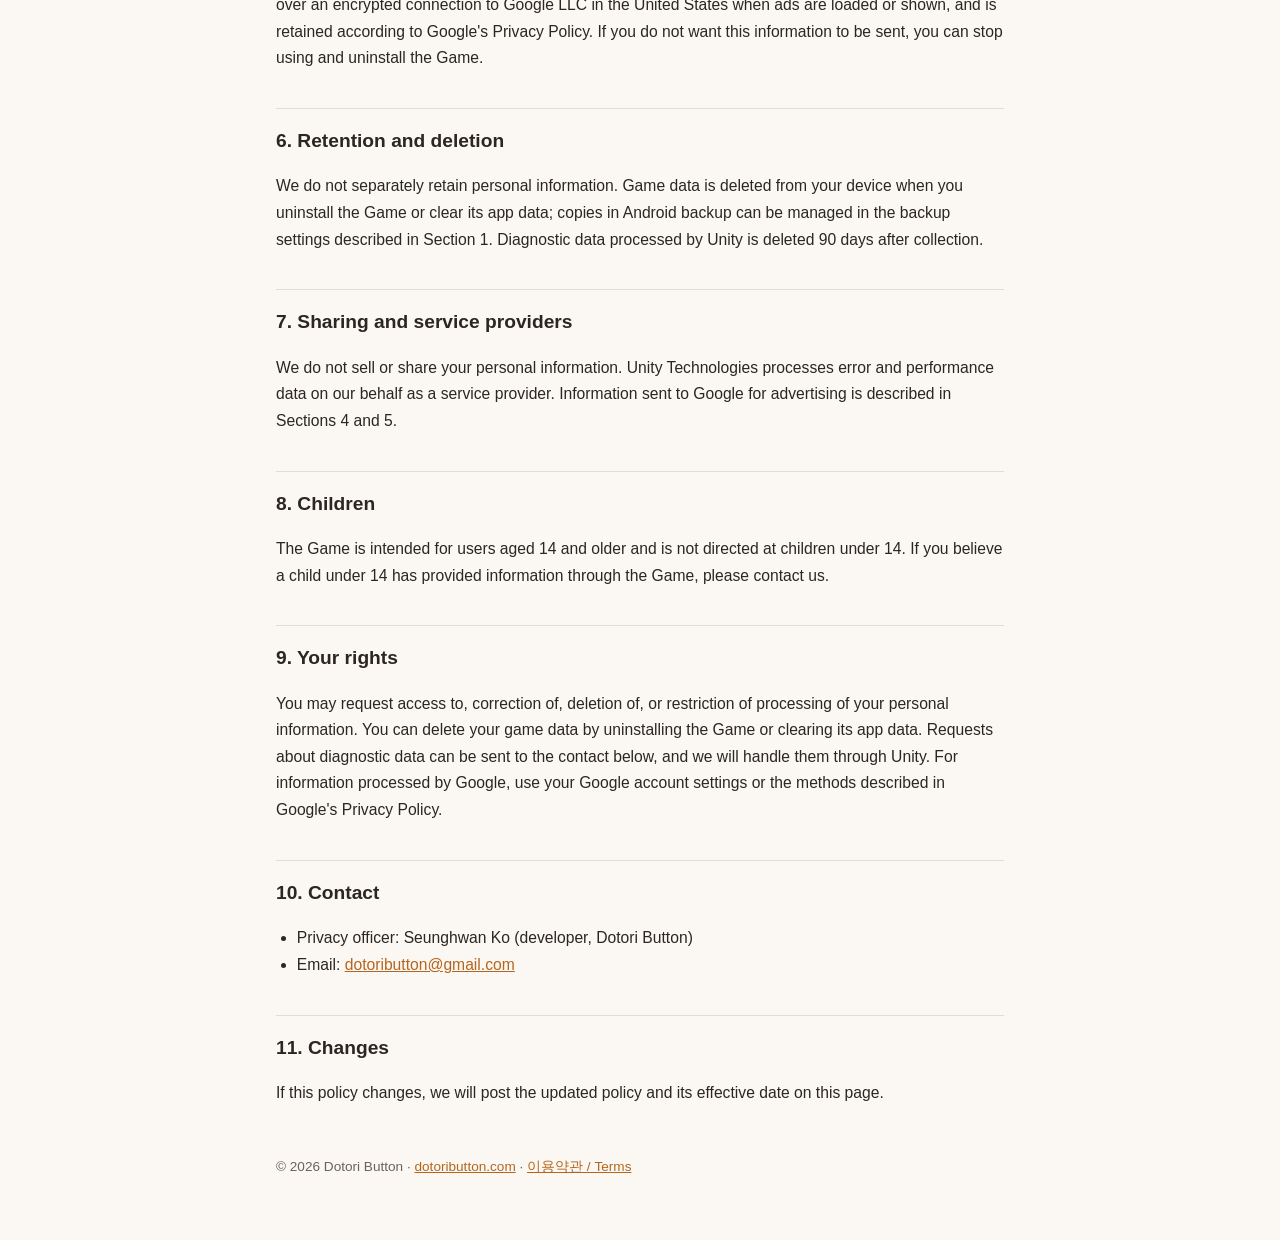
==== commit 0eb6b53a: "개인정보처리방침에 Unity 오류 진단 항목 추가" ====
--- a/privacy/index.html
+++ b/privacy/index.html
@@ -21,8 +21,19 @@
 <p>개발자는 이용자의 이름, 이메일, 전화번호 등 개인을 식별할 수 있는 정보를 직접 수집하지 않습니다. 게임에는 회원 가입·로그인 기능이 없으며, 개발자가 운영하는 서버도 없습니다.</p>
 <p>게임 진행 상황과 음향·화면 설정은 이용자의 기기 안에 저장되며 개발자에게 전송되지 않습니다. 이 정보는 게임을 삭제하거나 앱 데이터를 지우면 기기에서 삭제됩니다.</p>
 <p>기기의 Android 백업 기능이 켜져 있으면 이 정보가 이용자 본인의 Google 계정 백업에 포함되어, 게임을 다시 설치할 때 복원될 수 있습니다. 이 백업은 Google이 이용자 계정에 보관하며 개발자는 접근할 수 없습니다. 백업은 Android 기기의 <strong>설정 &gt; Google &gt; 백업</strong>(기기에 따라 <strong>설정 &gt; 시스템 &gt; 백업</strong>)에서 관리할 수 있습니다.</p>
+<p>게임 오류를 찾아 고치기 위한 진단 정보는 2항, 광고 관련 정보는 3항에 따라 처리됩니다.</p>
 
-<h2>2. 광고 서비스(Google AdMob)</h2>
+<h2>2. 오류 진단 서비스(Unity)</h2>
+<p>게임은 게임 엔진 Unity에 포함된 진단 서비스를 사용해, 게임이 멈추거나 오류가 생긴 원인을 찾아 고칩니다. 이 과정에서 Unity Technologies가 개발자를 대신하여 아래 정보를 수집·처리합니다.</p>
+<table>
+<tr><th>항목</th><th>예시</th><th>목적</th></tr>
+<tr><td>오류 정보</td><td>비정상 종료 기록, 응답 없음(ANR), 오류 메시지와 발생 위치</td><td>오류 원인 파악과 수정</td></tr>
+<tr><td>기기·성능 정보</td><td>기기 모델, 운영체제 버전, 앱 버전, 성능 정보</td><td>기기별 오류 파악, 게임 안정화</td></tr>
+<tr><td>설치 식별자</td><td>Unity가 게임 설치마다 만드는 무작위 ID (광고 ID가 아님)</td><td>같은 오류가 몇 대의 기기에서 생기는지 파악</td></tr>
+</table>
+<p>이 정보는 전송 과정에서 암호화되며, 광고나 맞춤 광고에 사용되지 않습니다. 설치 식별자로는 이용자가 누구인지 알 수 없으며, 수집된 정보는 수집 후 90일이 지나면 삭제됩니다.</p>
+
+<h2>3. 광고 서비스(Google AdMob)</h2>
 <p>게임은 이용자가 원할 때 시청하는 보상형 광고를 제공하기 위해 Google의 광고 서비스인 Google AdMob을 사용합니다. 광고를 불러오고 보여 주는 과정에서 Google이 아래 정보를 수집·처리할 수 있습니다.</p>
 <table>
 <tr><th>항목</th><th>예시</th><th>목적</th></tr>
@@ -37,7 +48,7 @@
 <li><a href="https://policies.google.com/technologies/partner-sites?hl=ko">Google 파트너 사이트·앱에서 Google이 정보를 사용하는 방식</a></li>
 </ul>
 
-<h2>3. 행태정보의 수집·이용·제공 및 거부</h2>
+<h2>4. 행태정보의 수집·이용·제공 및 거부</h2>
 <table>
 <tr><th>구분</th><th>내용</th></tr>
 <tr><td>수집하는 행태정보</td><td>앱 실행 기록, 광고 조회·클릭 기록, 광고 ID</td></tr>
@@ -49,42 +60,46 @@
 <p><strong>거부 방법:</strong> Android 기기의 <strong>설정 &gt; Google &gt; 광고</strong>(기기에 따라 <strong>설정 &gt; 개인정보 보호 &gt; 광고</strong>)에서 광고 ID를 삭제하거나 재설정하면 맞춤 광고를 제한할 수 있습니다. 거부해도 게임 이용과 광고 보상에는 차이가 없으며, 이용자의 관심과 관계없는 광고가 표시됩니다.</p>
 <p>법에 따라 사전 동의가 필요한 지역(유럽경제지역·영국·스위스 등)의 이용자에게는 처음 실행할 때 Google의 동의 화면이 표시됩니다. 이 지역 이용자는 게임 설정 화면의 "개인정보 설정" 버튼으로 언제든지 선택을 바꿀 수 있습니다.</p>
 
-<h2>4. 개인정보의 국외 이전</h2>
-<p>광고 제공을 위해 2항의 정보가 아래와 같이 국외로 이전됩니다.</p>
+<h2>5. 개인정보의 국외 이전</h2>
+<p>오류 진단과 광고 제공을 위해 2항과 3항의 정보가 아래와 같이 국외로 이전됩니다.</p>
 <table>
-<tr><th>구분</th><th>내용</th></tr>
-<tr><td>이전받는 자</td><td>Google LLC (<a href="https://policies.google.com/privacy?hl=ko">Google 개인정보처리방침</a>에 안내된 문의 방법으로 연락 가능)</td></tr>
-<tr><td>이전 국가</td><td>미국</td></tr>
-<tr><td>이전 항목</td><td>2항의 기기 식별자, 네트워크·위치 정보, 이용 기록, 진단 정보</td></tr>
-<tr><td>이전 시기·방법</td><td>게임 실행 중 광고를 불러오거나 표시할 때 암호화된 네트워크로 전송</td></tr>
-<tr><td>이전 목적</td><td>광고 제공, 광고 성과 측정, 부정 사용 방지</td></tr>
-<tr><td>보유·이용 기간</td><td>Google의 개인정보처리방침에 따름</td></tr>
+<tr><th>구분</th><th>오류 진단</th><th>광고</th></tr>
+<tr><td>이전받는 자</td><td>Unity Technologies (<a href="mailto:DPO@unity3d.com">DPO@unity3d.com</a>)</td><td>Google LLC (<a href="https://policies.google.com/privacy?hl=ko">Google 개인정보처리방침</a>에 안내된 문의 방법으로 연락 가능)</td></tr>
+<tr><td>이전 국가</td><td>미국 등 Unity가 데이터를 처리하는 국가</td><td>미국</td></tr>
+<tr><td>이전 항목</td><td>2항의 오류 정보, 기기·성능 정보, 설치 식별자</td><td>3항의 기기 식별자, 네트워크·위치 정보, 이용 기록, 진단 정보</td></tr>
+<tr><td>이전 시기·방법</td><td>게임 실행 중 오류·진단 정보가 생길 때 암호화된 네트워크로 전송</td><td>게임 실행 중 광고를 불러오거나 표시할 때 암호화된 네트워크로 전송</td></tr>
+<tr><td>이전 목적</td><td>오류 원인 파악과 수정, 게임 안정화</td><td>광고 제공, 광고 성과 측정, 부정 사용 방지</td></tr>
+<tr><td>보유·이용 기간</td><td>수집 후 90일</td><td>Google의 개인정보처리방침에 따름</td></tr>
 </table>
-<p><strong>거부 방법과 결과:</strong> 3항의 방법으로 맞춤 광고를 제한할 수 있습니다. 광고 관련 정보의 전송 자체를 원하지 않으면 게임 이용을 중단하고 게임을 삭제할 수 있습니다.</p>
+<p><strong>거부 방법과 결과:</strong> 4항의 방법으로 맞춤 광고를 제한할 수 있습니다. 오류 진단 정보나 광고 관련 정보의 전송 자체를 원하지 않으면 게임 이용을 중단하고 게임을 삭제할 수 있습니다.</p>
 
-<h2>5. 보유 및 파기</h2>
-<p>개발자는 개인정보를 보관하지 않습니다. 기기에 저장된 게임 데이터는 게임을 삭제하거나 앱 데이터를 지우면 기기에서 삭제되며, Android 백업에 포함된 사본은 1항에 안내한 백업 설정에서 관리할 수 있습니다. Google이 처리하는 정보의 보유 기간은 Google의 개인정보처리방침을 따릅니다.</p>
+<h2>6. 보유 및 파기</h2>
+<p>개발자는 개인정보를 별도로 보관하지 않습니다. 기기에 저장된 게임 데이터는 게임을 삭제하거나 앱 데이터를 지우면 기기에서 삭제되며, Android 백업에 포함된 사본은 1항에 안내한 백업 설정에서 관리할 수 있습니다. Unity가 처리하는 오류 진단 정보는 수집 후 90일이 지나면 삭제되며, Google이 처리하는 정보의 보유 기간은 Google의 개인정보처리방침을 따릅니다.</p>
 
-<h2>6. 제3자 제공</h2>
-<p>개발자는 이용자의 개인정보를 판매하거나 제3자에게 제공하지 않습니다. 광고 제공을 위해 Google로 전송되는 정보는 3항과 4항에 안내한 것과 같습니다.</p>
+<h2>7. 제3자 제공 및 처리 위탁</h2>
+<p>개발자는 이용자의 개인정보를 판매하거나 제3자에게 제공하지 않습니다. 광고 제공을 위해 Google로 전송되는 정보는 4항과 5항에 안내한 것과 같습니다.</p>
+<table>
+<tr><th>수탁자</th><th>위탁 업무</th></tr>
+<tr><td>Unity Technologies</td><td>게임 오류·성능 정보의 수집과 분석</td></tr>
+</table>
 
-<h2>7. 아동의 개인정보</h2>
+<h2>8. 아동의 개인정보</h2>
 <p>게임은 만 14세 이상을 대상으로 하며, 만 14세 미만 아동을 대상으로 하지 않습니다. 만 14세 미만 아동의 정보가 처리된 사실을 알게 되면 아래 연락처로 알려 주세요.</p>
 
-<h2>8. 이용자의 권리</h2>
-<p>이용자는 개인정보의 열람·정정·삭제·처리 정지를 요청할 수 있습니다. 개발자는 직접 보관하는 개인정보가 없으므로, 게임 데이터 삭제는 게임 삭제 또는 앱 데이터 삭제로 할 수 있습니다. Google이 처리하는 정보에 대한 권리는 Google 계정 설정이나 Google의 개인정보처리방침에 안내된 방법으로 행사할 수 있습니다. 문의 사항은 아래 연락처로 보내 주세요.</p>
+<h2>9. 이용자의 권리</h2>
+<p>이용자는 개인정보의 열람·정정·삭제·처리 정지를 요청할 수 있습니다. 게임 데이터 삭제는 게임 삭제 또는 앱 데이터 삭제로 할 수 있습니다. 오류 진단 정보에 대한 요청은 아래 연락처로 보내 주시면 개발자가 Unity를 통해 처리합니다. Google이 처리하는 정보에 대한 권리는 Google 계정 설정이나 Google의 개인정보처리방침에 안내된 방법으로 행사할 수 있습니다.</p>
 
-<h2>9. 안전성 확보 조치</h2>
-<p>개발자는 개인정보를 별도로 수집·보관하지 않으며, 광고 서비스와의 통신은 암호화된 연결로 이루어집니다.</p>
+<h2>10. 안전성 확보 조치</h2>
+<p>개발자는 개인정보를 별도로 보관하지 않으며, 오류 진단·광고 서비스와의 통신은 암호화된 연결로 이루어집니다.</p>
 
-<h2>10. 개인정보 보호책임자 및 문의처</h2>
+<h2>11. 개인정보 보호책임자 및 문의처</h2>
 <ul>
 <li>개인정보 보호책임자: 고승환 (Dotori Button 개발자)</li>
 <li>이메일: <a href="mailto:dotoributton@gmail.com">dotoributton@gmail.com</a></li>
 </ul>
 <p>개인정보 침해에 대한 상담이 필요하면 개인정보침해신고센터(privacy.kisa.or.kr, 국번 없이 118) 또는 개인정보분쟁조정위원회(www.kopico.go.kr, 1833-6972)에 문의할 수 있습니다.</p>
 
-<h2>11. 방침의 변경</h2>
+<h2>12. 방침의 변경</h2>
 <p>이 방침이 바뀌면 이 페이지에 변경 내용과 시행일을 게시합니다.</p>
 </section>
 
@@ -98,8 +113,19 @@
 <p>We do not collect personally identifiable information such as your name, email address, or phone number. The Game has no sign-up or login, and we do not operate any servers for it.</p>
 <p>Your game progress and sound and display settings are stored on your device and are never sent to us. They are deleted from your device when you uninstall the Game or clear its app data.</p>
 <p>If Android backup is turned on, this data may be included in your own Google account backup and restored when you reinstall the Game. Google keeps this backup in your account, and we cannot access it. You can manage backups in Android <strong>Settings &gt; Google &gt; Backup</strong> (or <strong>Settings &gt; System &gt; Backup</strong>, depending on the device).</p>
+<p>Diagnostic information used to find and fix errors is handled as described in Section 2, and advertising information as described in Section 3.</p>
 
-<h2>2. Advertising (Google AdMob)</h2>
+<h2>2. Error diagnostics (Unity)</h2>
+<p>The Game uses the diagnostics service built into the Unity game engine to find and fix the causes of crashes and errors. Unity Technologies collects and processes the following information on our behalf.</p>
+<table>
+<tr><th>Type</th><th>Examples</th><th>Purpose</th></tr>
+<tr><td>Error data</td><td>Crash logs, app-not-responding (ANR) reports, error messages and where they occurred</td><td>Finding and fixing errors</td></tr>
+<tr><td>Device and performance data</td><td>Device model, OS version, app version, performance data</td><td>Identifying device-specific issues, improving stability</td></tr>
+<tr><td>Installation ID</td><td>A random ID Unity creates for each installation (not the advertising ID)</td><td>Measuring how many devices an error affects</td></tr>
+</table>
+<p>This information is encrypted in transit and is not used for advertising. The installation ID does not tell us who you are, and the data is deleted 90 days after collection.</p>
+
+<h2>3. Advertising (Google AdMob)</h2>
 <p>The Game uses Google AdMob to show optional rewarded ads that you choose to watch. To load and show ads, Google may collect and process the following information.</p>
 <table>
 <tr><th>Type</th><th>Examples</th><th>Purpose</th></tr>
@@ -114,33 +140,33 @@
 <li><a href="https://policies.google.com/technologies/partner-sites?hl=en">How Google uses information from sites or apps that use its services</a></li>
 </ul>
 
-<h2>3. Personalized ads and your choices</h2>
+<h2>4. Personalized ads and your choices</h2>
 <p>Google may use your advertising ID, app launches, and ad views and clicks to show ads that match your interests and to measure ad performance. We do not collect or store this information ourselves.</p>
 <p>You can reset or delete your advertising ID to limit personalized ads in Android <strong>Settings &gt; Google &gt; Ads</strong> (or <strong>Settings &gt; Privacy &gt; Ads</strong>, depending on the device). Opting out does not affect gameplay or ad rewards; you will see ads that are not based on your interests.</p>
 <p>If you are in a region where prior consent is required by law (such as the European Economic Area, the United Kingdom, or Switzerland), Google's consent form is shown the first time you open the Game. You can change your choice at any time with the "Privacy settings" button on the Game's settings screen.</p>
 
-<h2>4. International transfer</h2>
-<p>To show ads, the information described in Section 2 is sent over an encrypted connection to Google LLC in the United States when ads are loaded or shown, and is retained according to Google's Privacy Policy. If you do not want this information to be sent, you can stop using and uninstall the Game.</p>
+<h2>5. International transfer</h2>
+<p>The information described in Section 2 is sent over an encrypted connection to Unity Technologies (<a href="mailto:DPO@unity3d.com">DPO@unity3d.com</a>) in the United States and other countries where Unity processes data when diagnostic data is generated, and is retained for 90 days. The information described in Section 3 is sent over an encrypted connection to Google LLC in the United States when ads are loaded or shown, and is retained according to Google's Privacy Policy. If you do not want this information to be sent, you can stop using and uninstall the Game.</p>
 
-<h2>5. Retention and deletion</h2>
-<p>We do not retain personal information. Game data is deleted from your device when you uninstall the Game or clear its app data; copies in Android backup can be managed in the backup settings described in Section 1.</p>
+<h2>6. Retention and deletion</h2>
+<p>We do not separately retain personal information. Game data is deleted from your device when you uninstall the Game or clear its app data; copies in Android backup can be managed in the backup settings described in Section 1. Diagnostic data processed by Unity is deleted 90 days after collection.</p>
 
-<h2>6. Sharing</h2>
-<p>We do not sell or share your personal information. Information sent to Google for advertising is described in Sections 3 and 4.</p>
+<h2>7. Sharing and service providers</h2>
+<p>We do not sell or share your personal information. Unity Technologies processes error and performance data on our behalf as a service provider. Information sent to Google for advertising is described in Sections 4 and 5.</p>
 
-<h2>7. Children</h2>
+<h2>8. Children</h2>
 <p>The Game is intended for users aged 14 and older and is not directed at children under 14. If you believe a child under 14 has provided information through the Game, please contact us.</p>
 
-<h2>8. Your rights</h2>
-<p>You may request access to, correction of, deletion of, or restriction of processing of your personal information. Because we do not store personal information, you can delete your game data by uninstalling the Game or clearing its app data. For information processed by Google, use your Google account settings or the methods described in Google's Privacy Policy. Questions can be sent to the contact below.</p>
+<h2>9. Your rights</h2>
+<p>You may request access to, correction of, deletion of, or restriction of processing of your personal information. You can delete your game data by uninstalling the Game or clearing its app data. Requests about diagnostic data can be sent to the contact below, and we will handle them through Unity. For information processed by Google, use your Google account settings or the methods described in Google's Privacy Policy.</p>
 
-<h2>9. Contact</h2>
+<h2>10. Contact</h2>
 <ul>
 <li>Privacy officer: Seunghwan Ko (developer, Dotori Button)</li>
 <li>Email: <a href="mailto:dotoributton@gmail.com">dotoributton@gmail.com</a></li>
 </ul>
 
-<h2>10. Changes</h2>
+<h2>11. Changes</h2>
 <p>If this policy changes, we will post the updated policy and its effective date on this page.</p>
 </section>
 
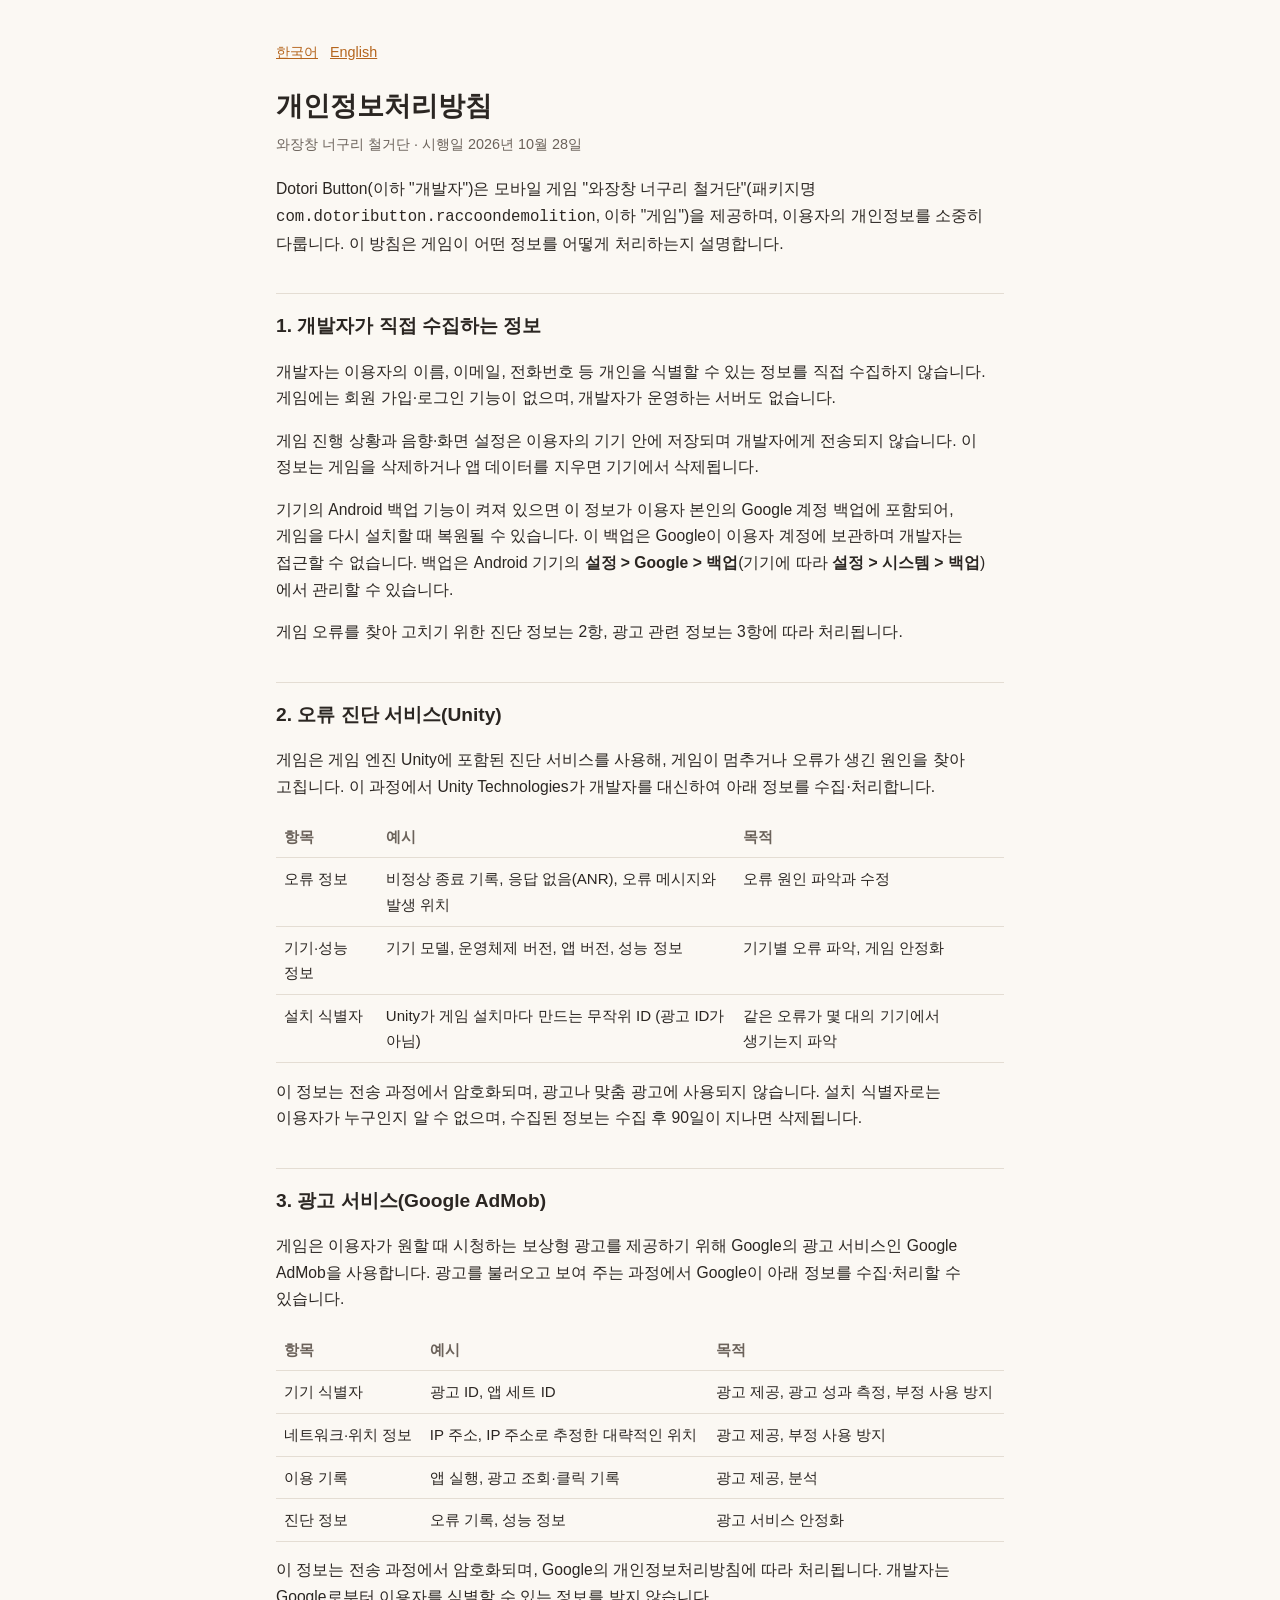
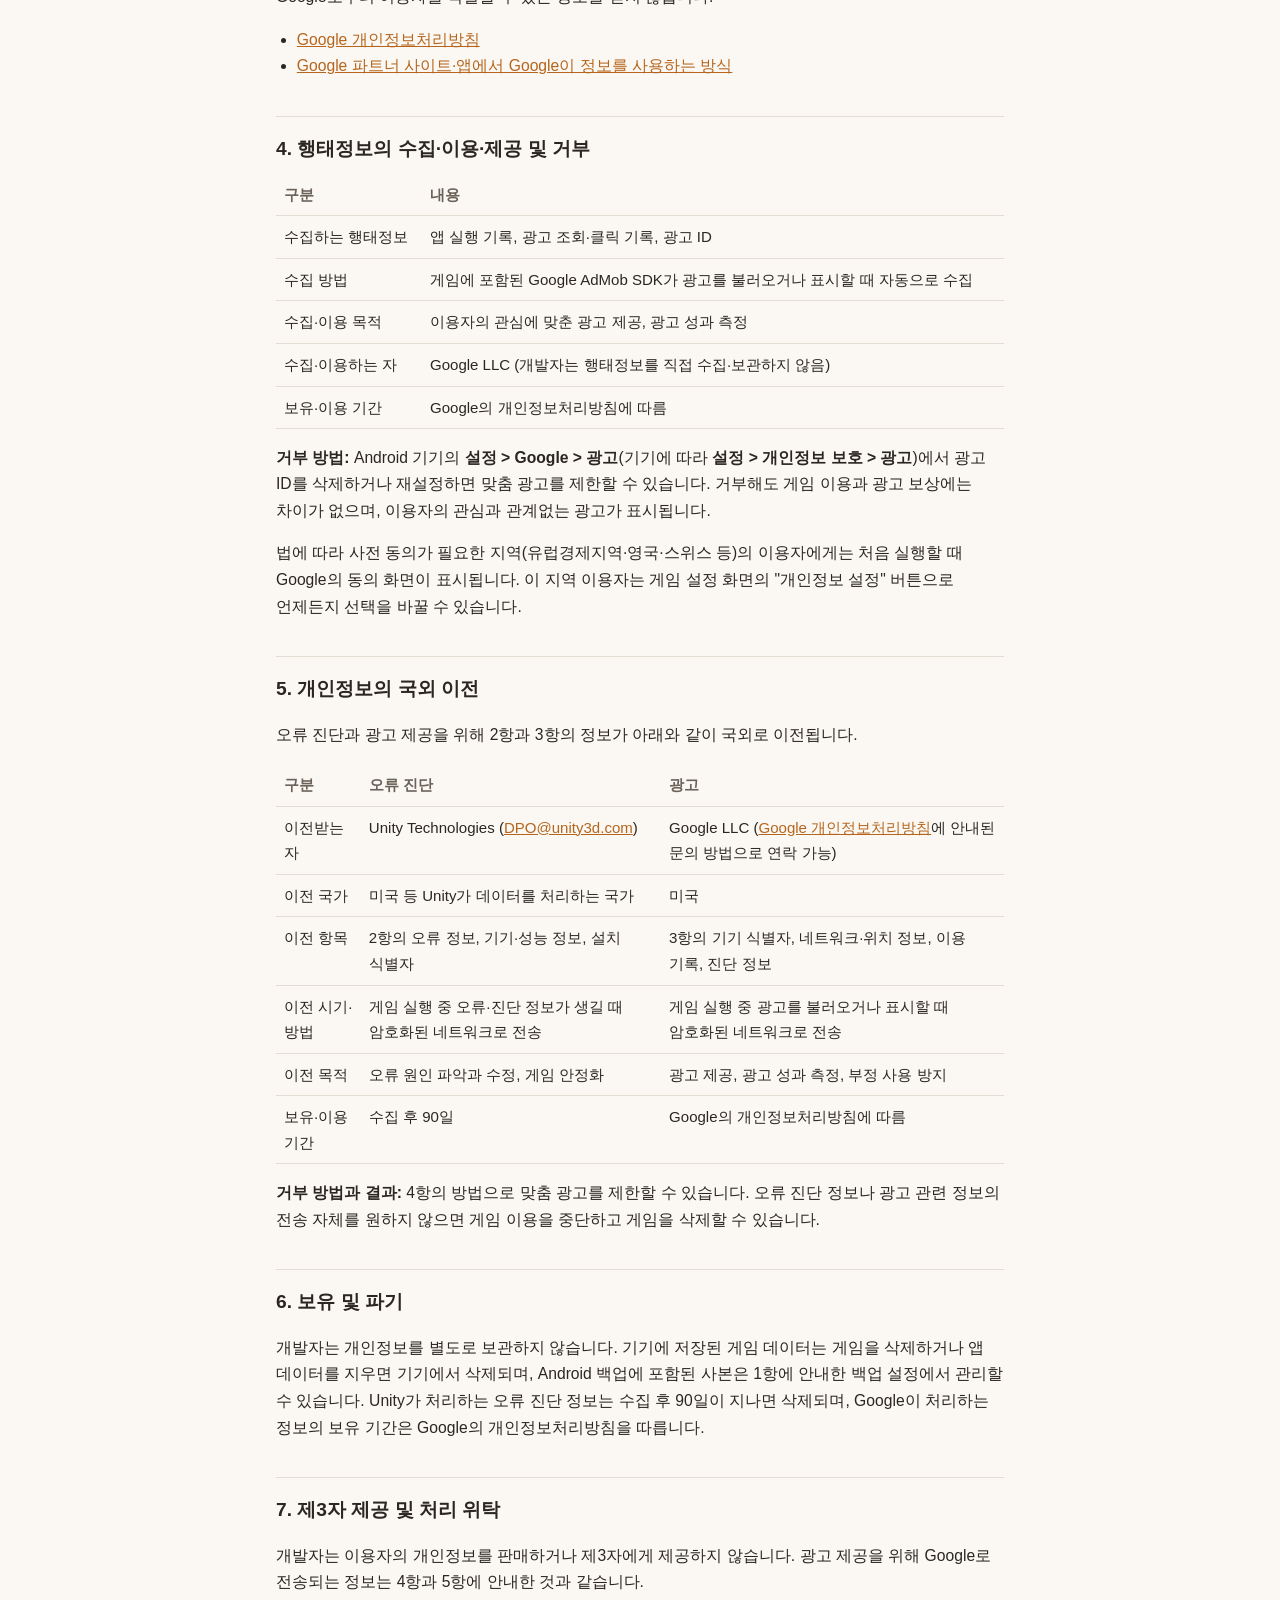
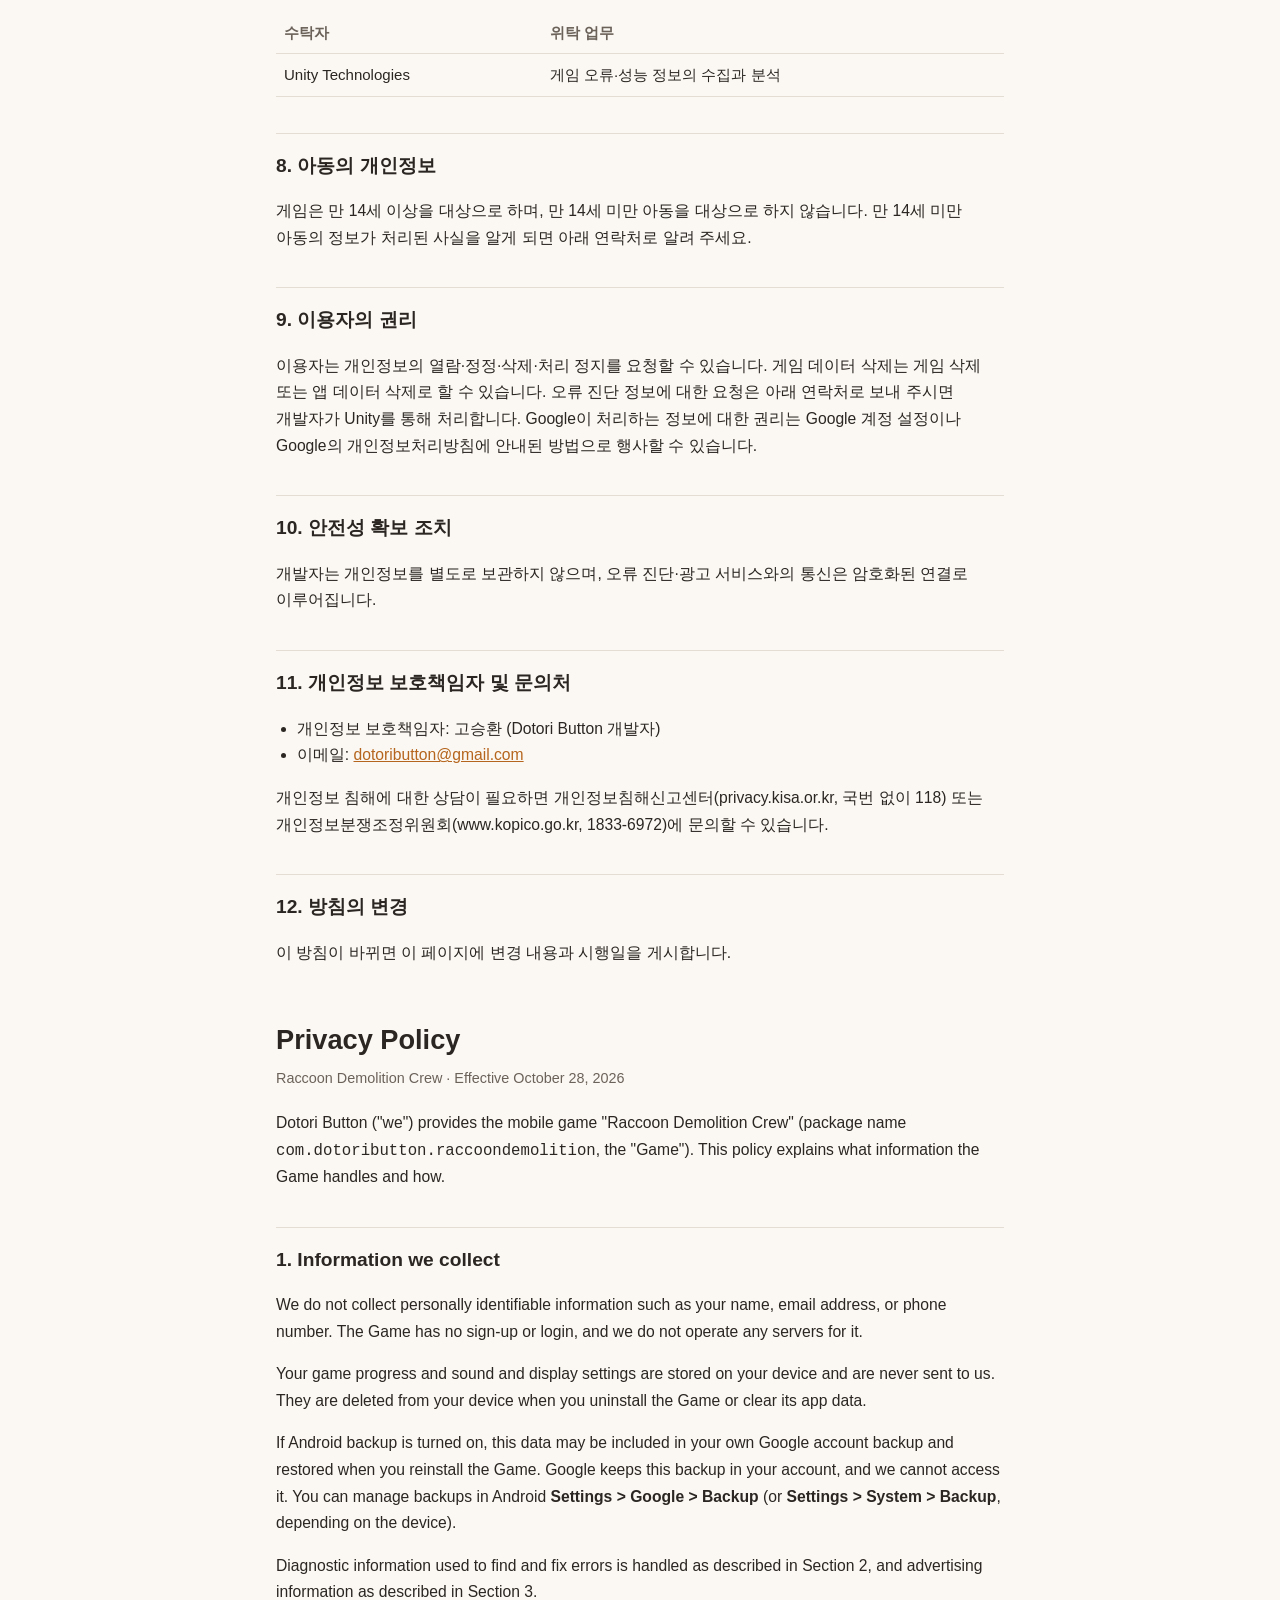
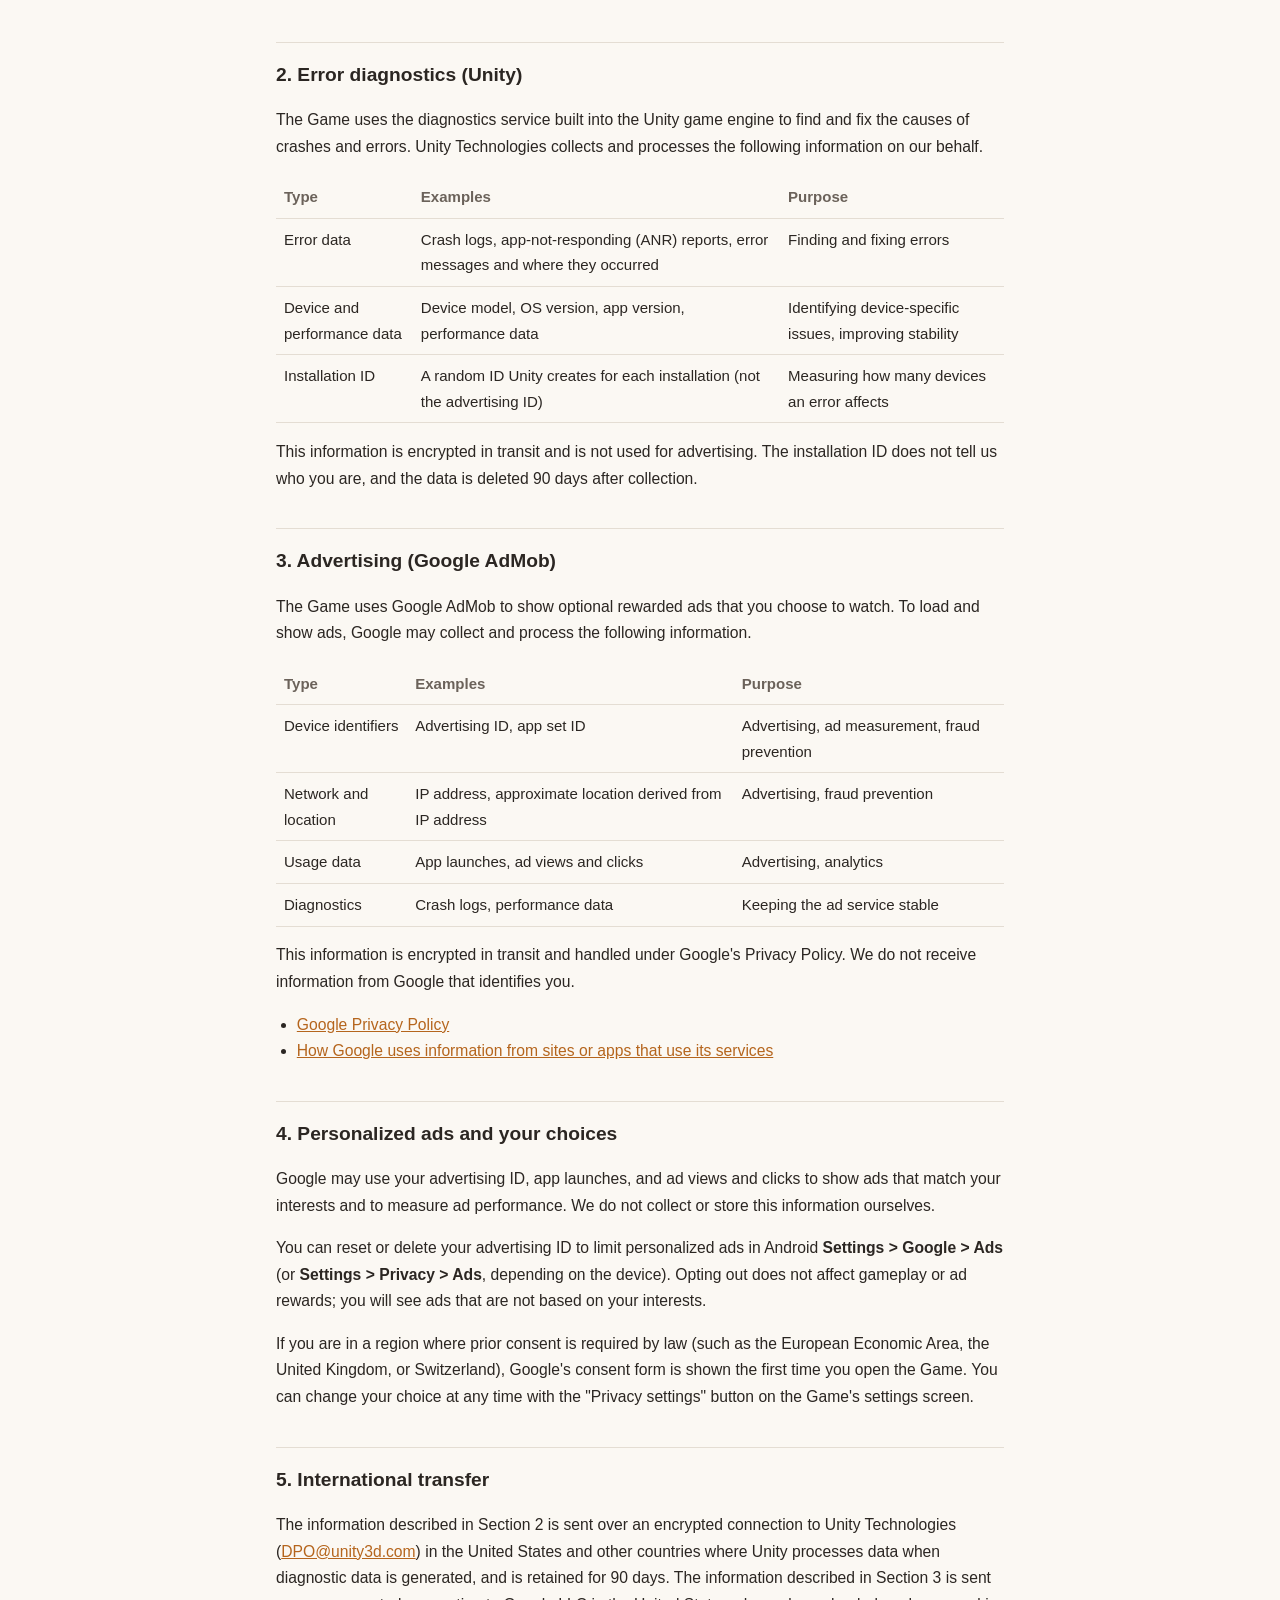
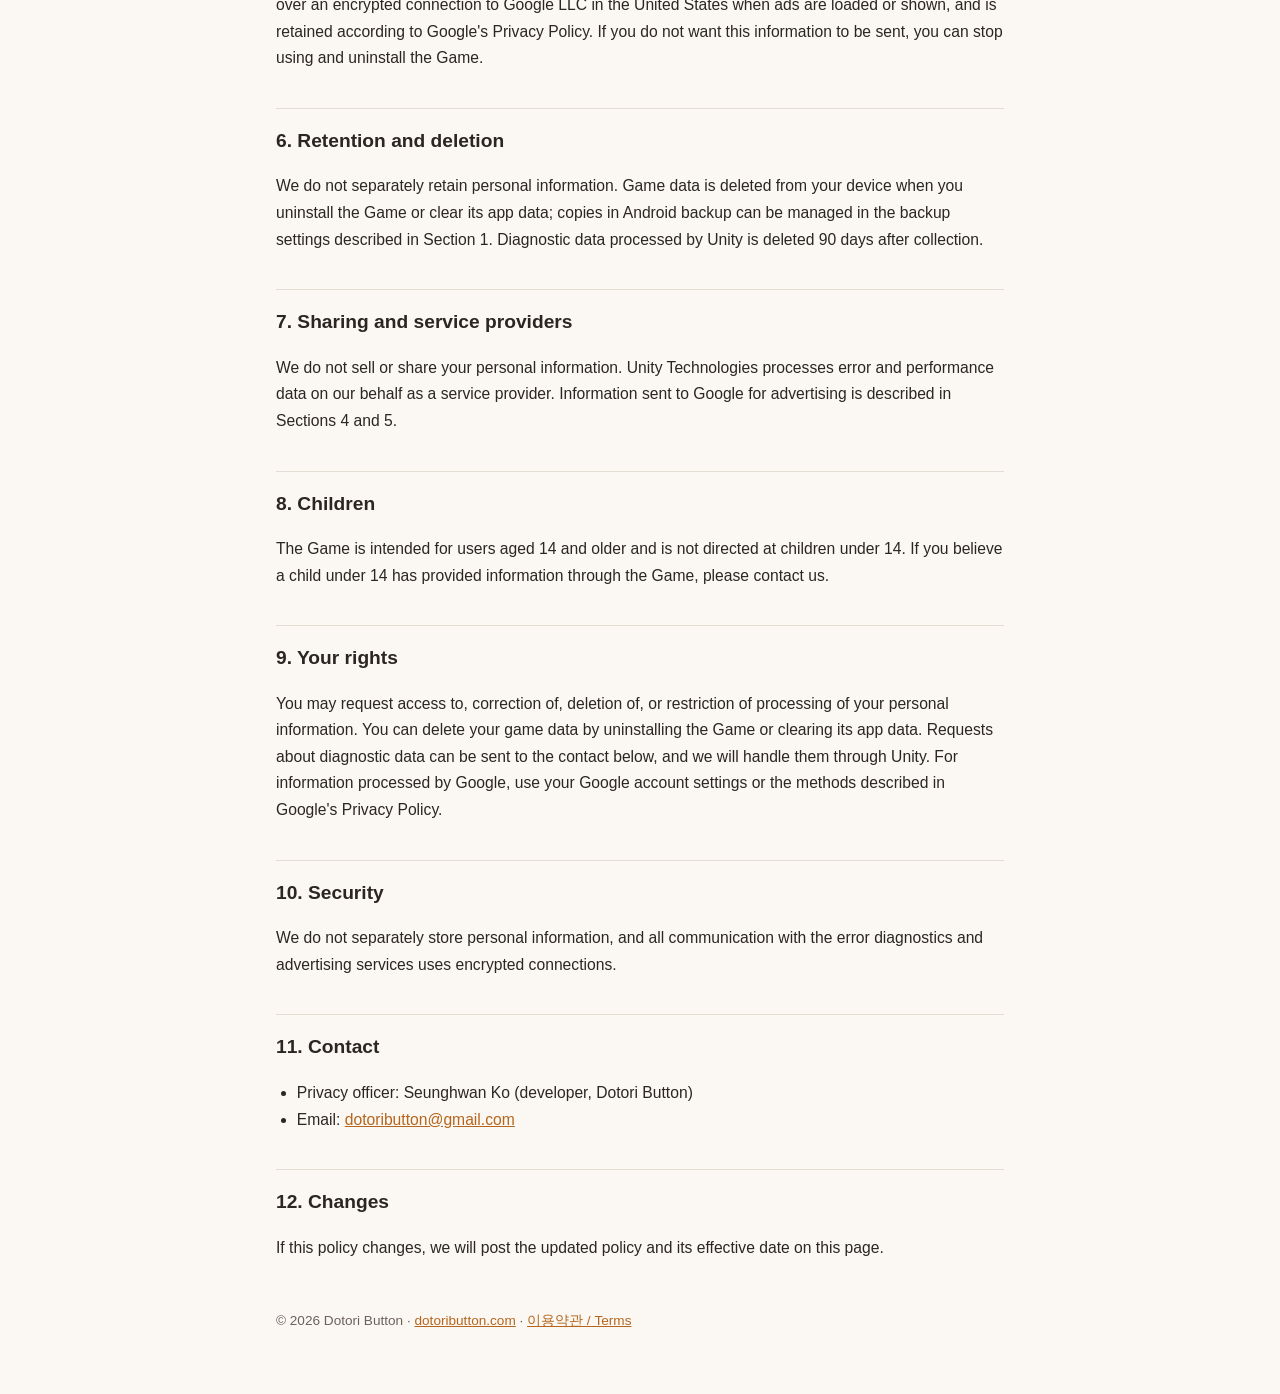
==== commit 41523a1d: "개인정보처리방침 영어판에 보안 조치 항 추가" ====
--- a/privacy/index.html
+++ b/privacy/index.html
@@ -160,13 +160,16 @@
 <h2>9. Your rights</h2>
 <p>You may request access to, correction of, deletion of, or restriction of processing of your personal information. You can delete your game data by uninstalling the Game or clearing its app data. Requests about diagnostic data can be sent to the contact below, and we will handle them through Unity. For information processed by Google, use your Google account settings or the methods described in Google's Privacy Policy.</p>
 
-<h2>10. Contact</h2>
+<h2>10. Security</h2>
+<p>We do not separately store personal information, and all communication with the error diagnostics and advertising services uses encrypted connections.</p>
+
+<h2>11. Contact</h2>
 <ul>
 <li>Privacy officer: Seunghwan Ko (developer, Dotori Button)</li>
 <li>Email: <a href="mailto:dotoributton@gmail.com">dotoributton@gmail.com</a></li>
 </ul>
 
-<h2>11. Changes</h2>
+<h2>12. Changes</h2>
 <p>If this policy changes, we will post the updated policy and its effective date on this page.</p>
 </section>
 
